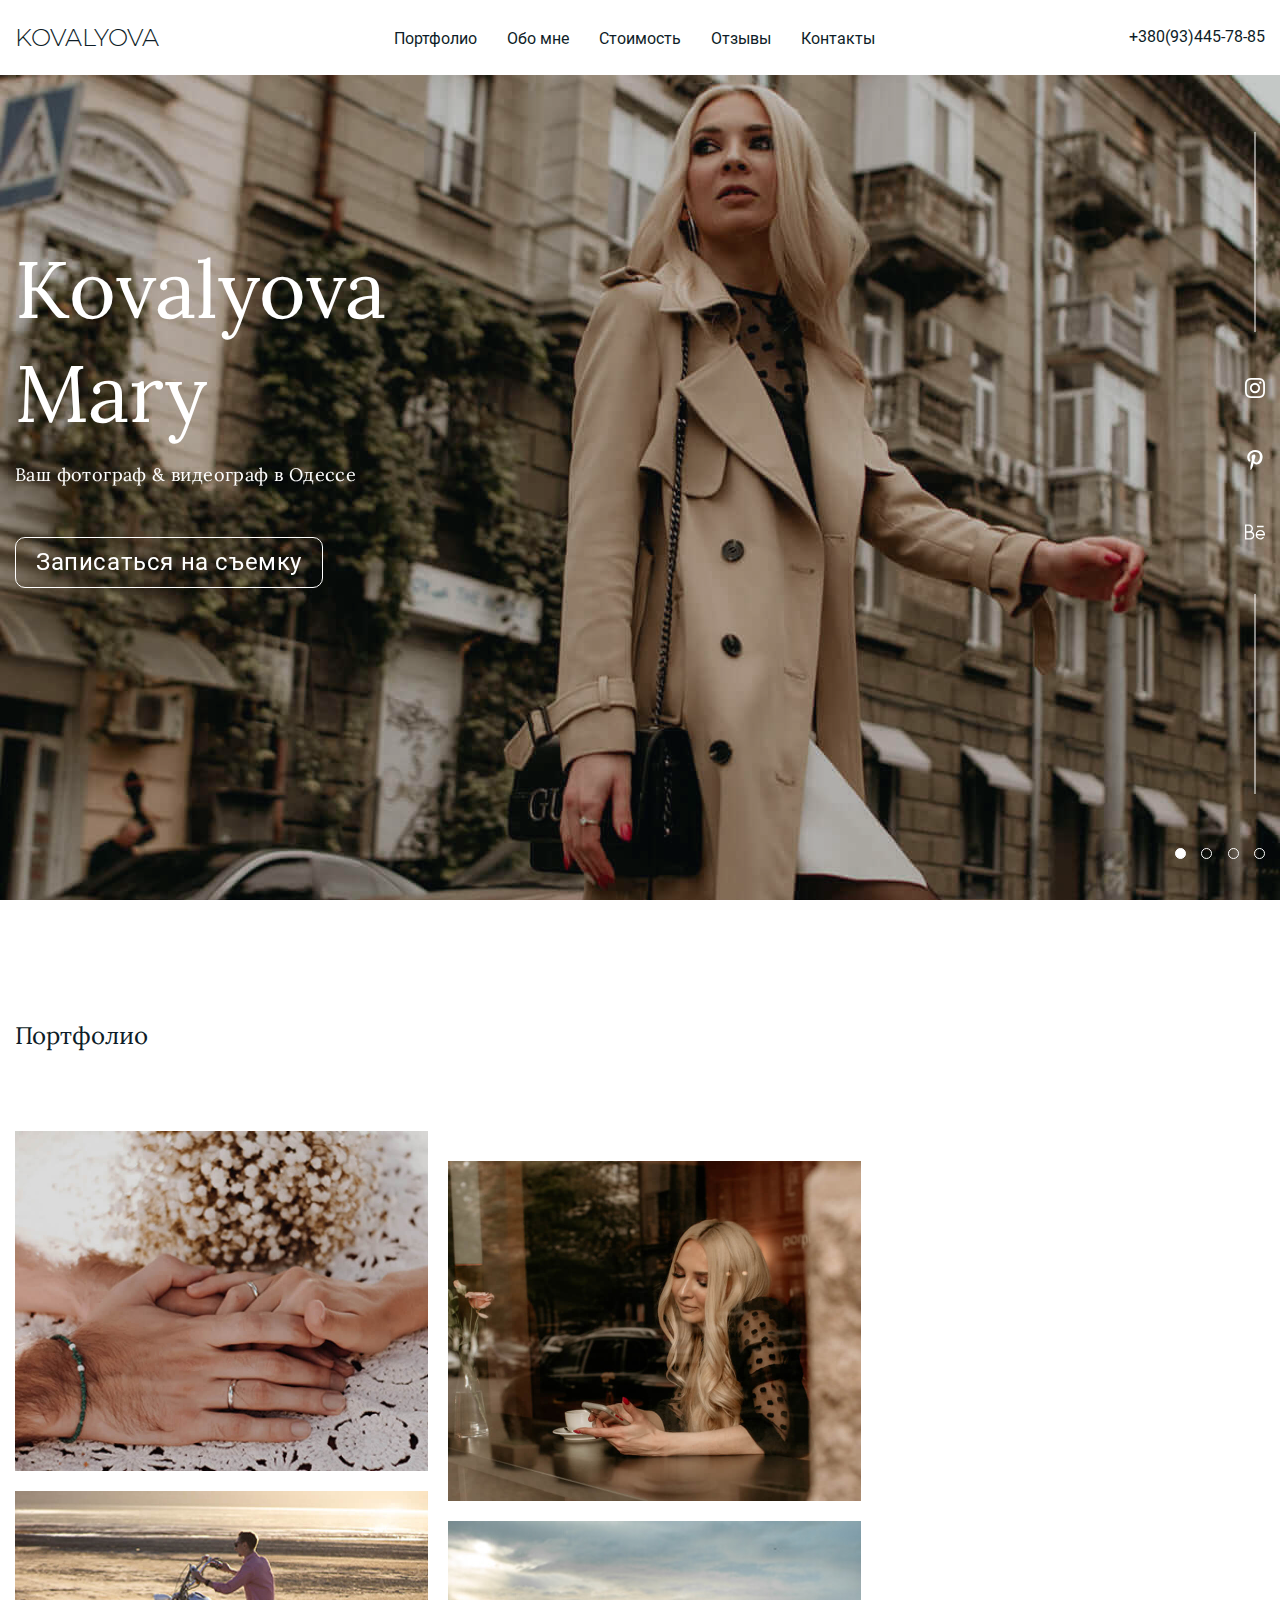
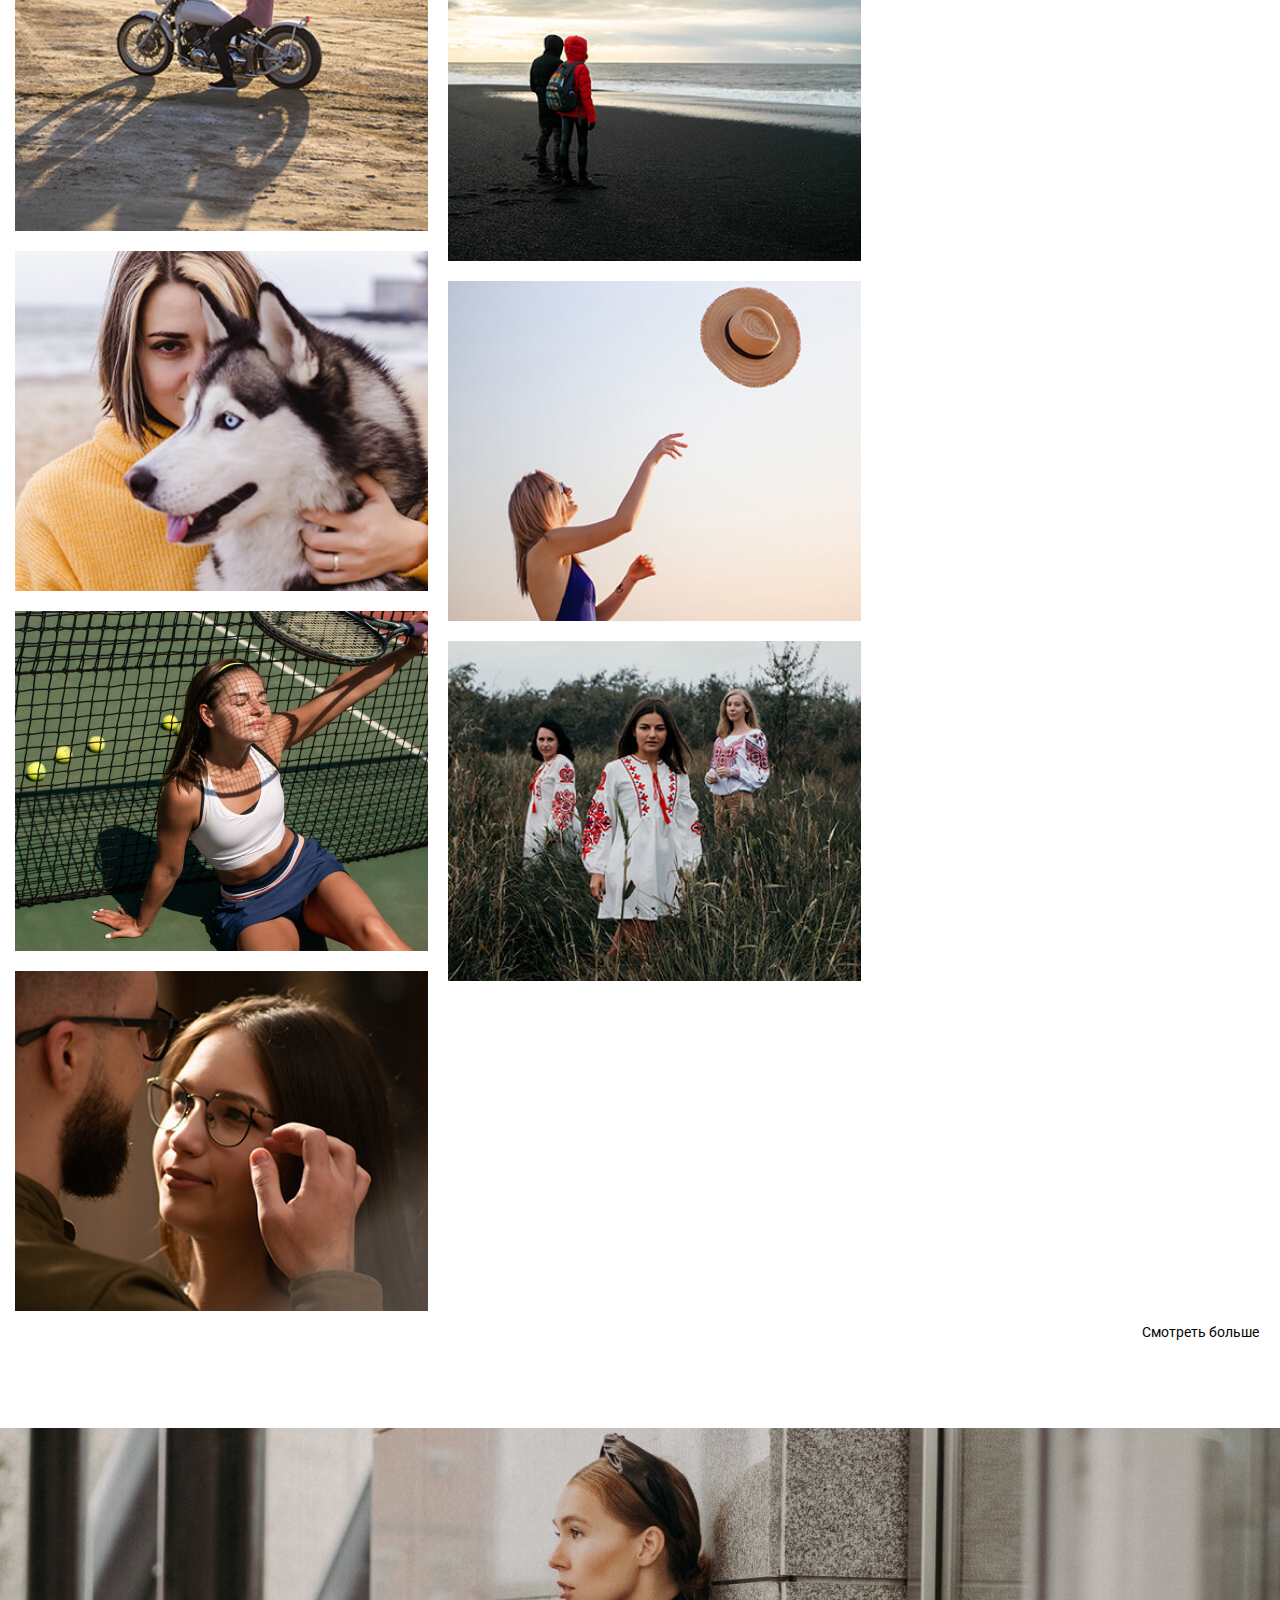
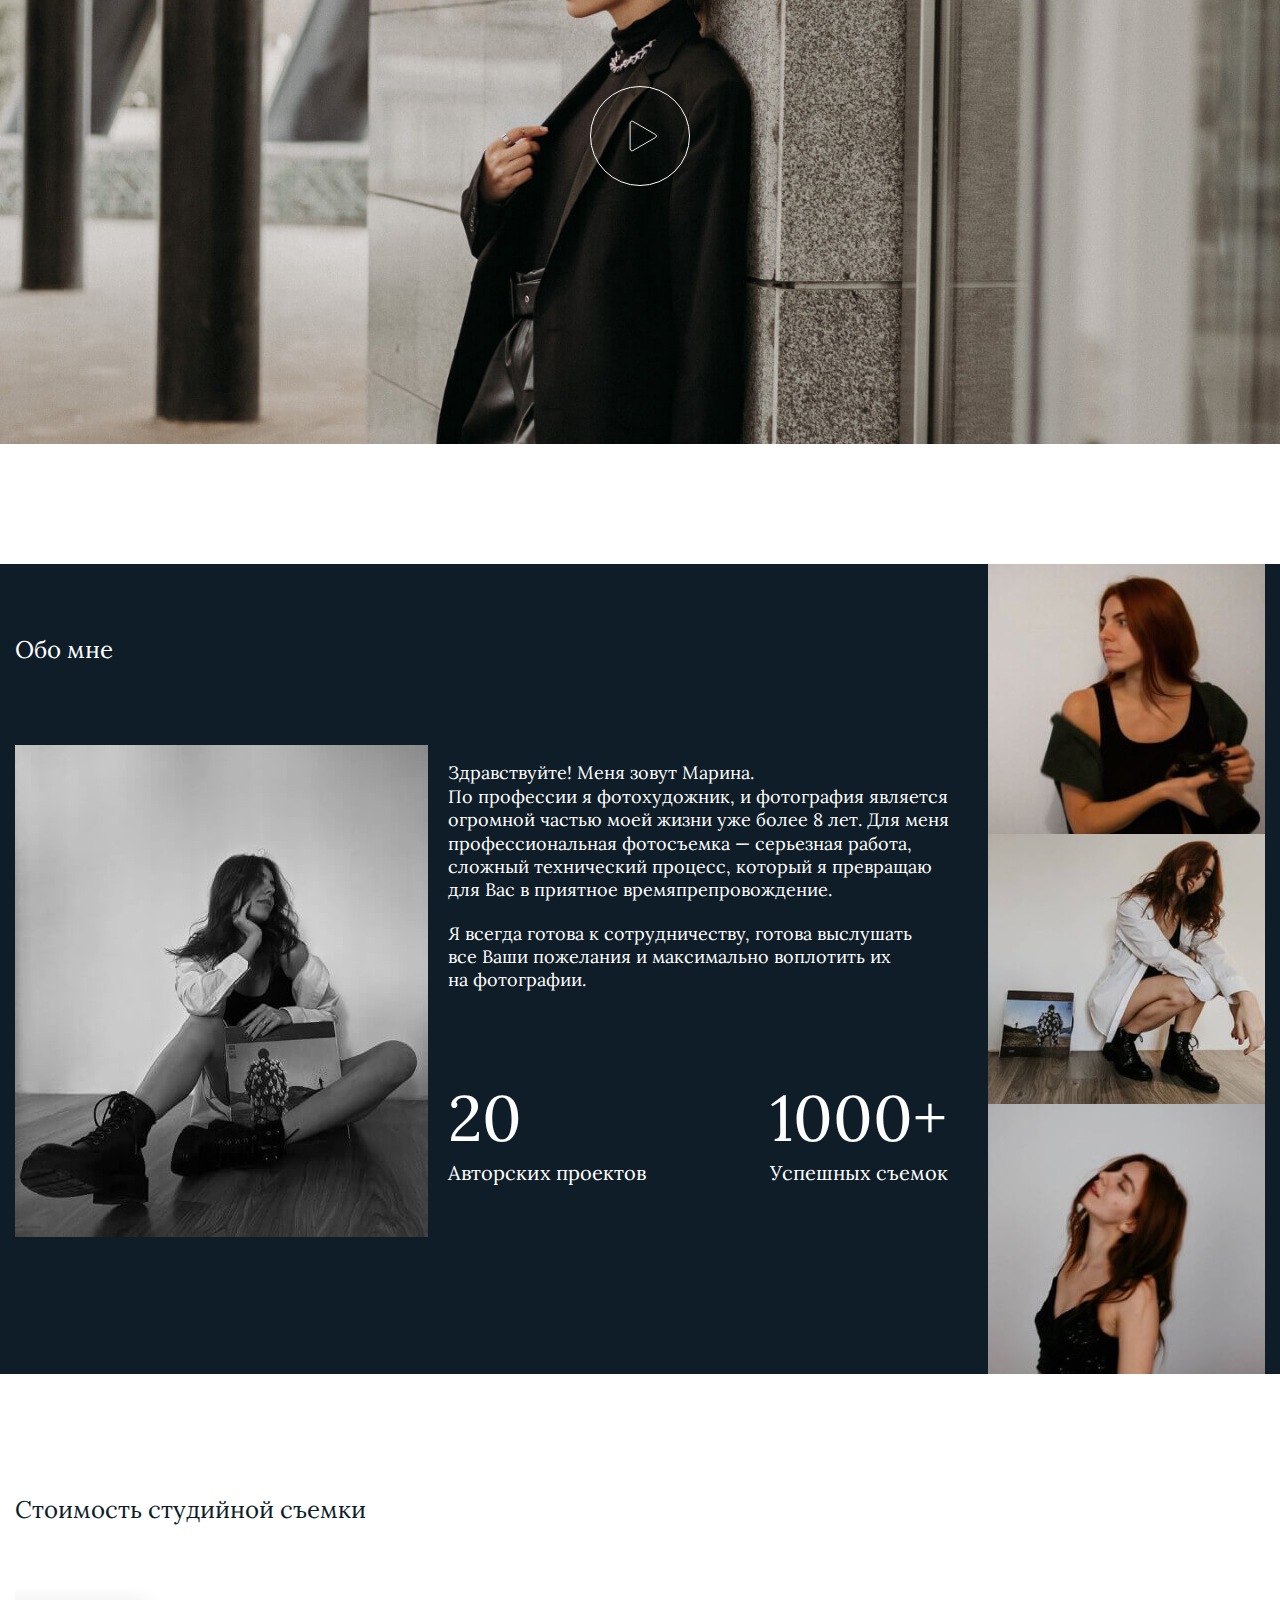
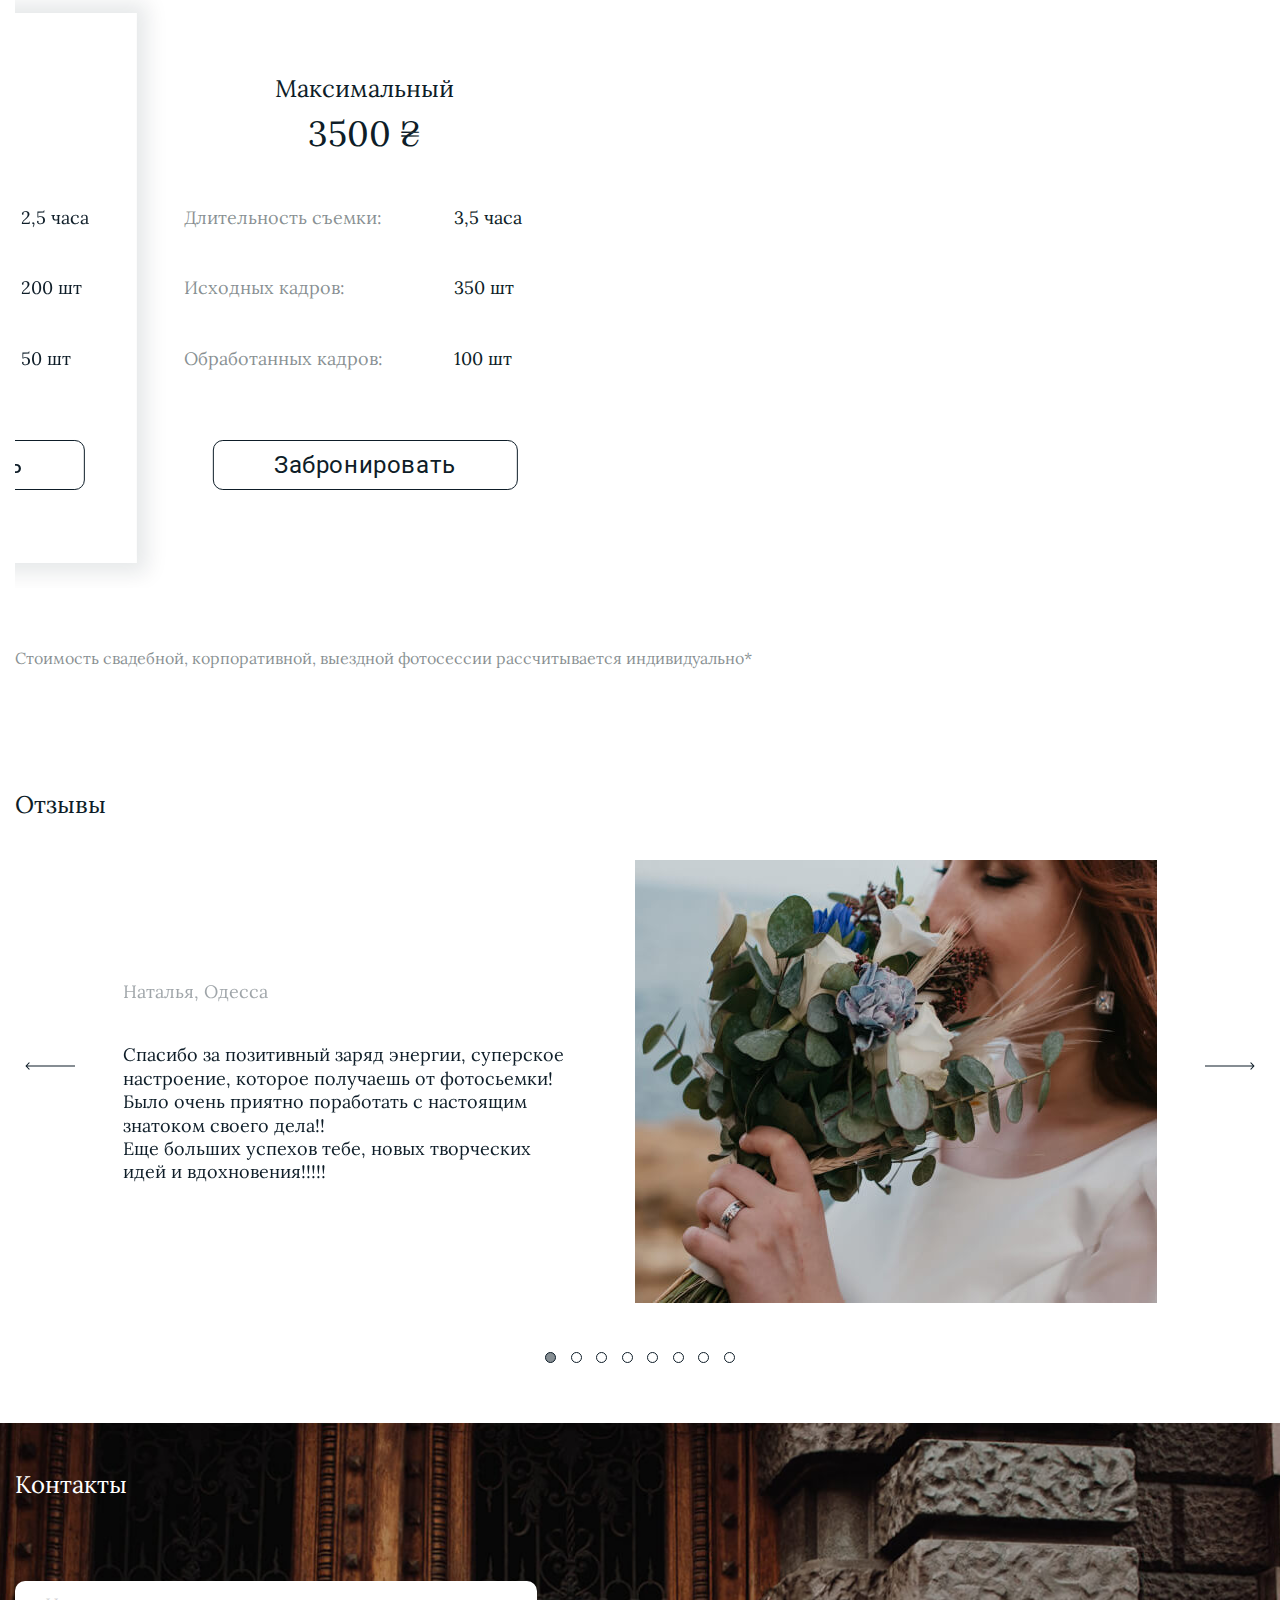
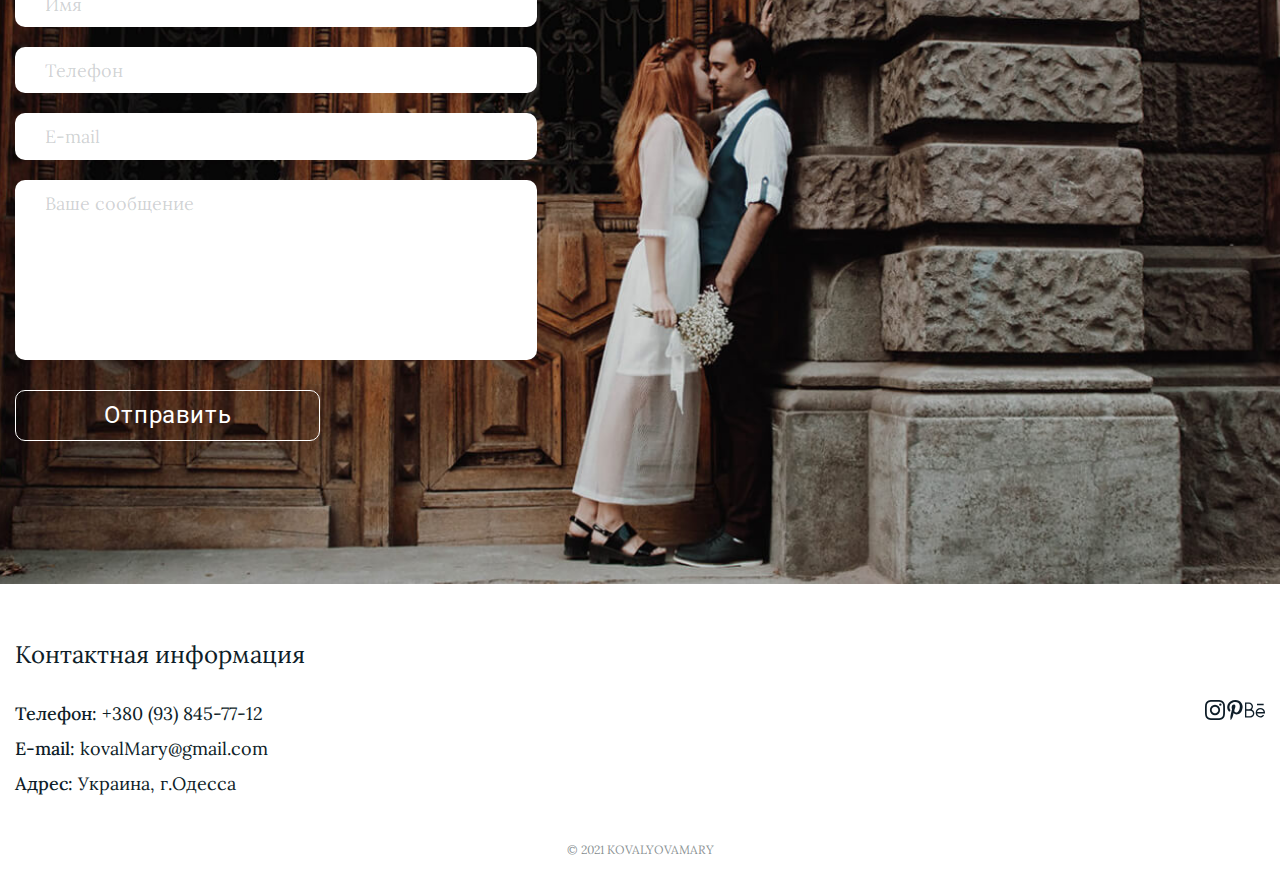
==== index.html @ 18862abe "compress images" ====
<!DOCTYPE html>
<html lang="ru">
<head>
	<meta charset="UTF-8">
	<meta http-equiv="X-UA-Compatible" content="IE=edge">
	<meta name="viewport" content="width=device-width, initial-scale=1.0">
	<title>Kovalyova</title>
	<link rel="stylesheet" href="css/style.min.css">
</head>

<body>
	<div class="wrapper">
		<header class="header fixed">
	<div class="container">
		<div class="header__content">

			<a class="header__logo goto hover" data-goto=".hero" href="#" tabindex="1">
				kovalyova
			</a>

			<div class="header__menu menu">
				<button class="menu__burger burger" type="button" tabindex="2">
					<span></span>
					<span></span>
					<span></span>
				</button>

				<nav class="menu__body fixed">
					<span class="sr-only">Блок навигации</span>

					<ul class="menu__list">
						<li class="menu__item">
							<a class="menu__link hover goto" data-goto=".portfolio" href="#" tabindex="3">Портфолио</a>
						</li>

						<li class="menu__item">
							<a class="menu__link hover goto" data-goto=".about" href="#" tabindex="4">Обо мне</a>
						</li>

						<li class="menu__item">
							<a class="menu__link hover goto" data-goto=".gallery" href="#" tabindex="5">Стоимость</a>
						</li>

						<li class="menu__item">
							<a class="menu__link hover goto" data-goto=".reviews" href="#" tabindex="6">Отзывы</a>
						</li>

						<li class="menu__item">
							<a class="menu__link hover goto" data-goto=".contacts" href="#" tabindex="7">Контакты</a>
						</li>
					</ul>
				</nav>
			</div>

			<a class="menu__phone hover dynamic-adaptive" data-da=".menu__body,992,last" href="tel:+380934457885"
				tabindex="8">
				+380(93)445-78-85
			</a>
		</div>
	</div>
</header>
		<main class="page">
			<section class="hero" id="hero">
	<div class="swiper-container">
		<div class="hero__swiper swiper-hero">
			<ul class="swiper-hero__wrapper">
				<li class="swiper-hero__slide hero-slide hero-slide--1"></li>

				<li class="swiper-hero__slide hero-slide hero-slide--2"></li>

				<li class="swiper-hero__slide hero-slide hero-slide--3"></li>

				<li class="swiper-hero__slide hero-slide hero-slide--4"></li>
			</ul>
		</div>
	</div>

	<div class="container hero__content">
		<div class="hero__inner">
			<div class="hero__announcement">
				<h1 class="sr-only">
					Kovalyova Mary.
					Ваш фотограф & видеограф в Одессе
				</h1>
				<span class="hero__owner">Kovalyova Mary</span>
				<span class="hero__title">Ваш фотограф & видеограф в Одессе</span>
				<button class="hero__button btn btn--white" type="button">
					Записаться на съемку
				</button>
			</div>

			<div class="hero__media">
				<ul class="social-media__list social-media">
					<li class="social-media__item">
						<a class="social-media__link" href="#" target="blank" aria-label="Моя страница в instagram">
							<svg class="social-media__icon">
								<use xlink:href="img/sprite.svg#instagram"></use>
							</svg>
						</a>
					</li>

					<li class="social-media__item">
						<a class="social-media__link" href="#" target="blank" aria-label="Моя страница на pinterest">
							<svg class="social-media__icon">
								<use xlink:href="img/sprite.svg#pinterest"></use>
							</svg>
						</a>
					</li>

					<li class="social-media__item">
						<a class="social-media__link" href="#" target="blank" aria-label="Моя страница на behance">
							<svg class="social-media__icon">
								<use xlink:href="img/sprite.svg#behance"></use>
							</svg>
						</a>
					</li>
				</ul>
			</div>

			<div class="swiper-hero__pagination"></div>
		</div>
	</div>

</section>
			<section class="portfolio">
	<div class="container">
		<h2 class="portfolio__title title">
			Портфолио
		</h2>

		<div class="portfolio__wrapper">
			<div class="portfolio__content">
				<ul class="portfolio__list">
					<li class="portfolio__item">
						<a class="portfolio__link" href="#">
							<img class="portfolio__img" src="../img/portfolio/portfolio_1.jpg" alt="Фото галлереи">
						</a>
						<div class="portfolio-item__hover hover-unit">
							<span class="hover-unit__title">Свадебная церемония</span>
							<span class="hover-unit__button">Смотреть</span>
						</div>
					</li>

					<li class="portfolio__item portfolio__item--shift">
						<a class="portfolio__link" href="#">
							<img class="portfolio__img" src="../img/portfolio/portfolio_2.jpg" alt="Фото галлереи">
						</a>
						<div class="portfolio-item__hover hover-unit">
							<span class="hover-unit__title">За чашкой кофе</span>
							<span class="hover-unit__button">Смотреть</span>
						</div>
					</li>

					<li class="portfolio__item">
						<a class="portfolio__link" href="#">
							<img class="portfolio__img" src="../img/portfolio/portfolio_3.jpg" alt="Фото галлереи">
						</a>
						<div class="portfolio-item__hover hover-unit">
							<span class="hover-unit__title">Выездная<span>мото съемка</span></span>
							<span class="hover-unit__button">Смотреть</span>
						</div>
					</li>

					<li class="portfolio__item">
						<a class="portfolio__link" href="#">
							<img class="portfolio__img" src="../img/portfolio/portfolio_4.jpg" alt="Фото галлереи">
						</a>
						<div class="portfolio-item__hover hover-unit">
							<span class="hover-unit__title">Прогулка у океана</span>
							<span class="hover-unit__button">Смотреть</span>
						</div>
					</li>

					<li class="portfolio__item">
						<a class="portfolio__link" href="#">
							<img class="portfolio__img" src="../img/portfolio/portfolio_5.jpg" alt="Фото галлереи">
						</a>
						<div class="portfolio-item__hover hover-unit">
							<span class="hover-unit__title">Фото с собакой</span>
							<span class="hover-unit__button">Смотреть</span>
						</div>
					</li>

					<li class="portfolio__item">
						<a class="portfolio__link" href="#">
							<img class="portfolio__img" src="../img/portfolio/portfolio_6.jpg" alt="Фото галлереи">
						</a>
						<div class="portfolio-item__hover hover-unit">
							<span class="hover-unit__title">Празднование <span>Дня Рождения</span></span>
							<span class="hover-unit__button">Смотреть</span>
						</div>
					</li>

					<li class="portfolio__item">
						<a class="portfolio__link" href="#">
							<img class="portfolio__img" src="../img/portfolio/portfolio_7.jpg" alt="Фото галлереи">
						</a>
						<div class="portfolio-item__hover hover-unit">
							<span class="hover-unit__title">Спортивная фотосессия</span>
							<span class="hover-unit__button">Смотреть</span>
						</div>
					</li>

					<li class="portfolio__item">
						<a class="portfolio__link" href="#">
							<img class="portfolio__img" src="../img/portfolio/portfolio_8.jpg" alt="Фото галлереи">
						</a>
						<div class="portfolio-item__hover hover-unit">
							<span class="hover-unit__title">Украинская вышиванка</span>
							<span class="hover-unit__button">Смотреть</span>
						</div>
					</li>

					<li class="portfolio__item">
						<a class="portfolio__link" href="#">
							<img class="portfolio__img" src="../img/portfolio/portfolio_9.jpg" alt="Фото галлереи">
						</a>
						<div class="portfolio-item__hover hover-unit">
							<span class="hover-unit__title">Love Story<span>для Евы и Дмитрия</span></span>
							<span class="hover-unit__button">Смотреть</span>
						</div>
					</li>
				</ul>
			</div>

			<button class="portfolio__button hover active" type="button">
				Смотреть больше
			</button>
		</div>
	</div>
</section>
			<div class="video-blog" style="background-image: url(../img/bg/bg-video.jpg);">
	<!-- <div class="video-blog"> -->
	<!-- <img class="video-blog__picture" src="../img/bg/bg-video.jpg" alt="Видео блог"> -->
	<h2 class="video-blog__title sr-only">
		Видео блог
	</h2>
	<a class="video-blog__play" href="#">
		<svg class="video-blog__icon">
			<use xlink:href="../img/sprite.svg#play"></use>
		</svg>
	</a>
</div>
			<section class="about">
	<div class="about__container container">
		<div class="about__wrapper">

			<div class="about__inner">
				<h2 class="about__title title">
					Обо мне
				</h2>

				<div class="about__content content-about">
					<div class="content-about__image">
						<img class="content-about__img" src="../img/about/kovalyova-mary-main.jpg"
							alt="Photographer owner Kovalyova Mary">
					</div>
					<div class="content-about__description">
						<div class="content-about__text">
							<span class="content-about__paragraph content-about__paragraph--greeting">
								Здравствуйте! Меня зовут Марина.
							</span>

							<span class="content-about__paragraph content-about__paragraph--first">
								По&nbsp;профессии я&nbsp;фотохудожник, и&nbsp;фотография является огромной частью моей жизни уже более
								8&nbsp;лет.
							</span>

							<span class="content-about__paragraph content-about__paragraph--second">
								Для меня профессиональная фотосъемка&nbsp;&mdash; серьезная работа, сложный технический
								процесс, который я&nbsp;превращаю для Вас в&nbsp;приятное времяпрепровождение.
							</span>

							<span class="content-about__paragraph content-about__paragraph--third">
								Я&nbsp;всегда готова к&nbsp;сотрудничеству, готова выслушать
								все Ваши пожелания и&nbsp;максимально воплотить их
								на&nbsp;фотографии.
							</span>
						</div>

						<ul class="content-about__advantages advantage">
							<li class="advantage__item">
								<span class="advantage__value">
									20
								</span>
								<span class="advantage__option">
									Авторских проектов
								</span>
							</li>

							<li class="advantage__item">
								<span class="advantage__value">
									1000+
								</span>
								<span class="advantage__option">
									Успешных съемок
								</span>
							</li>
						</ul>
					</div>
				</div>
			</div>

			<ul class="about__gallery gallery-about">
				<li class="gallery-about__item">
					<img class="gallery-about__img" src="../img/about/kovalyova-mary-1.jpg" alt="Ковалёва Мария с фотоаппаратом">
				</li>

				<li class="gallery-about__item">
					<img class="gallery-about__img" src="../img/about/kovalyova-mary-2.jpg" alt="Ковалёва Мария с фотоаппаратом">
				</li>

				<li class="gallery-about__item">
					<img class="gallery-about__img" src="../img/about/kovalyova-mary-3.jpg" alt="Ковалёва Мария с фотоаппаратом">
				</li>
			</ul>
		</div>
	</div>
</section>
			<section class="services">
	<div class="container">
		<h2 class="services__title title">
			Стоимость студийной съемки
		</h2>

		<div class="services__content">
			<div class="services__slider slider-services">
				<ul class="slider-services__wrapper">
					<li class="slider-services__slide">
						<div class="service-cart">
	<span class="service-cart__title">
		Базовый
	</span>
	<span class="service-cart__price">
		2000 ₴
	</span>

	<ul class="service-cart__list">
		<li class="service-cart__item cart-item">
			<span class="cart-item__name">
				Длительность съемки:
			</span>
			<span class="cart-item__value">
				1,5 часа
			</span>
		</li>

		<li class="service-cart__item cart-item">
			<span class="cart-item__name">
				Исходных кадров:
			</span>
			<span class="cart-item__value">
				100 шт
			</span>
		</li>

		<li class="service-cart__item cart-item">
			<span class="cart-item__name">
				Обработанных кадров:
			</span>
			<span class="cart-item__value">
				20 шт
			</span>
		</li>
	</ul>

	<button class="service-cart__button btn btn--white" type="button">
		Забронировать
	</button>
</div>
					</li>

					<li class="slider-services__slide">
						<div class="service-cart">
	<span class="service-cart__title">
		Стандартный
	</span>
	<span class="service-cart__price">
		2800 ₴
	</span>

	<ul class="service-cart__list">
		<li class="service-cart__item cart-item">
			<span class="cart-item__name">
				Длительность съемки:
			</span>
			<span class="cart-item__value">
				2,5 часа
			</span>
		</li>

		<li class="service-cart__item cart-item">
			<span class="cart-item__name">
				Исходных кадров:
			</span>
			<span class="cart-item__value">
				200 шт
			</span>
		</li>

		<li class="service-cart__item cart-item">
			<span class="cart-item__name">
				Обработанных кадров:
			</span>
			<span class="cart-item__value">
				50 шт
			</span>
		</li>
	</ul>

	<button class="service-cart__button btn btn--white" type="button">
		Забронировать
	</button>
</div>
					</li>

					<li class="slider-services__slide">
						<div class="service-cart">
	<span class="service-cart__title">
		Максимальный
	</span>
	<span class="service-cart__price">
		3500 ₴
	</span>

	<ul class="service-cart__list">
		<li class="service-cart__item cart-item">
			<span class="cart-item__name">
				Длительность съемки:
			</span>
			<span class="cart-item__value">
				3,5 часа
			</span>
		</li>

		<li class="service-cart__item cart-item">
			<span class="cart-item__name">
				Исходных кадров:
			</span>
			<span class="cart-item__value">
				350 шт
			</span>
		</li>

		<li class="service-cart__item cart-item">
			<span class="cart-item__name">
				Обработанных кадров:
			</span>
			<span class="cart-item__value">
				100 шт
			</span>
		</li>
	</ul>

	<button class="service-cart__button btn btn--white" type="button">
		Забронировать
	</button>
</div>
					</li>
				</ul>
			</div>
		</div>

		<div class="services__bottom">
			<p>
				Стоимость свадебной, корпоративной, выездной фотосессии рассчитывается индивидуально*
			</p>
		</div>
	</div>
</section>
			<section class="reviews">
	<div class="reviews__container container">
		<h2 class="reviews__title title">
			Отзывы
		</h2>

		<div class="reviews__content">
			<button class="swiper-review__arrow swiper-review__arrow--prev" type="button">
				<svg class="swiper-review__icon">
					<use xlink:href="img/sprite.svg#arrow-left"></use>
				</svg>
			</button>
			<button class="swiper-review__arrow swiper-review__arrow--next" type="button">
				<svg class="swiper-review__icon">
					<use xlink:href="img/sprite.svg#arrow-right"></use>
				</svg>
			</button>

			<div class="reviews__slider swiper-review">
				<ul class="swiper-review__wrapper">
					<li class="swiper-review__slide slide-review">
						<div class="slide-review__content">
							<span class="slide-review__author slide-review__author--first">
								Наталья, Одесса
							</span>
							<div class="slide-review__text">
								<p>
									Спасибо за&nbsp;позитивный заряд энергии, суперское настроение, которое получаешь от&nbsp;фотосьемки!
									Было очень приятно поработать
									с&nbsp;настоящим знатоком своего дела!!
								</p>
								<p>
									Еще больших успехов тебе, новых творческих идей и&nbsp;вдохновения!!!!!
								</p>
							</div>
							<span class="slide-review__author slide-review__author--last">
								Наталья, Одесса
							</span>
						</div>
						<div class="slide-review__picture">
							<img class="slide-review__img" loading="lazy" src="../img/reviews/natalia_odessa.jpg" alt="customer">
						</div>
					</li>

					<li class="swiper-review__slide slide-review">
						<div class="slide-review__content">
							<span class="slide-review__author slide-review__author--first">
								Наталья, Одесса
							</span>
							<div class="slide-review__text">
								<p>
									Спасибо за&nbsp;позитивный заряд энергии, суперское настроение, которое получаешь от&nbsp;фотосьемки!
									Было очень приятно поработать
									с&nbsp;настоящим знатоком своего дела!!
								</p>
								<p>
									Еще больших успехов тебе, новых творческих идей и&nbsp;вдохновения!!!!!
								</p>
							</div>
							<span class="slide-review__author slide-review__author--last">
								Наталья, Одесса
							</span>
						</div>
						<div class="slide-review__picture">
							<img class="slide-review__img" loading="lazy" src="../img/reviews/natalia_odessa.jpg" alt="customer">
						</div>
					</li>

					<li class="swiper-review__slide slide-review">
						<div class="slide-review__content">
							<span class="slide-review__author slide-review__author--first">
								Наталья, Одесса
							</span>
							<div class="slide-review__text">
								<p>
									Спасибо за&nbsp;позитивный заряд энергии, суперское настроение, которое получаешь от&nbsp;фотосьемки!
									Было очень приятно поработать
									с&nbsp;настоящим знатоком своего дела!!
								</p>
								<p>
									Еще больших успехов тебе, новых творческих идей и&nbsp;вдохновения!!!!!
								</p>
							</div>
							<span class="slide-review__author slide-review__author--last">
								Наталья, Одесса
							</span>
						</div>
						<div class="slide-review__picture">
							<img class="slide-review__img" loading="lazy" src="../img/bg/bg-phone.jpg" alt="customer">
						</div>
					</li>

					<li class="swiper-review__slide slide-review">
						<div class="slide-review__content">
							<span class="slide-review__author slide-review__author--first">
								Наталья, Одесса
							</span>
							<div class="slide-review__text">
								<p>
									Спасибо за&nbsp;позитивный заряд энергии, суперское настроение, которое получаешь от&nbsp;фотосьемки!
									Было очень приятно поработать
									с&nbsp;настоящим знатоком своего дела!!
								</p>
								<p>
									Еще больших успехов тебе, новых творческих идей и&nbsp;вдохновения!!!!!
								</p>
							</div>
							<span class="slide-review__author slide-review__author--last">
								Наталья, Одесса
							</span>
						</div>
						<div class="slide-review__picture">
							<img class="slide-review__img" loading="lazy" src="../img/bg/bg-main.jpg" alt="customer">
						</div>
					</li>

					<li class="swiper-review__slide slide-review">
						<div class="slide-review__content">
							<span class="slide-review__author slide-review__author--first">
								Наталья, Одесса
							</span>
							<div class="slide-review__text">
								<p>
									Спасибо за&nbsp;позитивный заряд энергии, суперское настроение, которое получаешь от&nbsp;фотосьемки!
									Было очень приятно поработать
									с&nbsp;настоящим знатоком своего дела!!
								</p>
								<p>
									Еще больших успехов тебе, новых творческих идей и&nbsp;вдохновения!!!!!
								</p>
							</div>
							<span class="slide-review__author slide-review__author--last">
								Наталья, Одесса
							</span>
						</div>
						<div class="slide-review__picture">
							<img class="slide-review__img" loading="lazy" src="../img/reviews/natalia_odessa.jpg" alt="customer">
						</div>
					</li>

					<li class="swiper-review__slide slide-review">
						<div class="slide-review__content">
							<span class="slide-review__author slide-review__author--first">
								Наталья, Одесса
							</span>
							<div class="slide-review__text">
								<p>
									Спасибо за&nbsp;позитивный заряд энергии, суперское настроение, которое получаешь от&nbsp;фотосьемки!
									Было очень приятно поработать
									с&nbsp;настоящим знатоком своего дела!!
								</p>
								<p>
									Еще больших успехов тебе, новых творческих идей и&nbsp;вдохновения!!!!!
								</p>
							</div>
							<span class="slide-review__author slide-review__author--last">
								Наталья, Одесса
							</span>
						</div>
						<div class="slide-review__picture">
							<img class="slide-review__img" loading="lazy" src="../img/bg/bg-phone.jpg" alt="customer">
						</div>
					</li>

					<li class="swiper-review__slide slide-review">
						<div class="slide-review__content">
							<span class="slide-review__author slide-review__author--first">
								Наталья, Одесса
							</span>
							<div class="slide-review__text">
								<p>
									Спасибо за&nbsp;позитивный заряд энергии, суперское настроение, которое получаешь от&nbsp;фотосьемки!
									Было очень приятно поработать
									с&nbsp;настоящим знатоком своего дела!!
								</p>
								<p>
									Еще больших успехов тебе, новых творческих идей и&nbsp;вдохновения!!!!!
								</p>
							</div>
							<span class="slide-review__author slide-review__author--last">
								Наталья, Одесса
							</span>
						</div>
						<div class="slide-review__picture">
							<img class="slide-review__img" loading="lazy" src="../img/reviews/natalia_odessa.jpg" alt="customer">
						</div>
					</li>

					<li class="swiper-review__slide slide-review">
						<div class="slide-review__content">
							<span class="slide-review__author slide-review__author--first">
								Наталья, Одесса
							</span>
							<div class="slide-review__text">
								<p>
									Спасибо за&nbsp;позитивный заряд энергии, суперское настроение, которое получаешь от&nbsp;фотосьемки!
									Было очень приятно поработать
									с&nbsp;настоящим знатоком своего дела!!
								</p>
								<p>
									Еще больших успехов тебе, новых творческих идей и&nbsp;вдохновения!!!!!
								</p>
							</div>
							<span class="slide-review__author slide-review__author--last">
								Наталья, Одесса
							</span>
						</div>
						<div class="slide-review__picture">
							<img class="slide-review__img" loading="lazy" src="../img/bg/bg-phone.jpg" alt="customer">
						</div>
					</li>
				</ul>

				<div class="swiper-review__pagination"></div>
			</div>
		</div>
	</div>
</section>
			<section class="contacts" style="background-image: url(../img/bg/bg-contacts.jpg);">
	<div class="container">
		<h2 class="contacts__title title">
			Контакты
		</h2>
		<div class="contacts__content">
			<form class="contacts__form form" action="#">
				<label class="form__label label">
					<input class="form__input form__input--name" type="text" name="name" data-validate-field="name"
						autocomplete="off" placeholder="Имя" required>
				</label>

				<label class="form__label label">
					<input class="form__input form__input--phone" type="tel" name="tel" data-validate-field="tel"
						autocomplete="off" placeholder="Телефон" required>
				</label>

				<label class="form__label label">
					<input class="form__input form__input--email" type="email" name="email" data-validate-field="email"
						autocomplete="off" placeholder="E-mail" required>
				</label>

				<label class="form__label label">
					<textarea class="form__input form__input--text" placeholder="Ваше сообщение"></textarea>
				</label>

				<button class="form__button btn btn--white" type="submit">
					Отправить
				</button>
			</form>
		</div>
	</div>
</section>
		</main>
		<footer class="footer" id="footer">
	<div class="container">
		<h2 class="footer__title title">
			Контактная информация
		</h2>

		<div class="footer__content">
			<ul class="footer__contacts contacts-footer">
				<li class="contacts-footer__item contacts-footer__item--phone">
					<span class="contacts-footer__name">
						Телефон:
					</span>
					<a class="contacts-footer__value hover" href="tel:+380938457712">
						+380 (93) 845-77-12
					</a>
				</li>

				<li class="contacts-footer__item contacts-footer__item--maile">
					<span class="contacts-footer__name">
						E-mail:
					</span>
					<a class="contacts-footer__value hover" href="mailto:kovalMary@gmail.com">
						kovalMary@gmail.com
					</a>
				</li>

				<li class="contacts-footer__item contacts-footer__item--address">
					<span class="contacts-footer__name">
						Адрес:
					</span>
					<address class="contacts-footer__value">
						Украина, г.Одесса
					</address>
				</li>
			</ul>

			<ul class="footer__media-list social-media">
				<li class="social-media__item">
					<a class="social-media__link" href="#" target="blank" aria-label="Моя страница в instagram">
						<svg class="social-media__icon">
							<use xlink:href="img/sprite.svg#instagram"></use>
						</svg>
					</a>
				</li>

				<li class="social-media__item">
					<a class="social-media__link" href="#" target="blank" aria-label="Моя страница на pinterest">
						<svg class="social-media__icon">
							<use xlink:href="img/sprite.svg#pinterest"></use>
						</svg>
					</a>
				</li>

				<li class="social-media__item">
					<a class="social-media__link" href="#" target="blank" aria-label="Моя страница на behance">
						<svg class="social-media__icon">
							<use xlink:href="img/sprite.svg#behance"></use>
						</svg>
					</a>
				</li>
			</ul>
		</div>

		<span class="footer__copy">
			&copy; 2021 KovalyovaMary
		</span>
	</div>
</footer>
	</div>

	

	<script src="js/app.min.js"></script>
</body>

</html>
---- css/style.min.css ----
@font-face {
  font-family: Lora;
  font-display: swap;
  src: url("../fonts/Lora-Medium.woff2") format("woff2"), url("../fonts/Lora-Medium.woff") format("woff");
  font-weight: 500;
  font-style: normal;
}
@font-face {
  font-family: Lora;
  font-display: swap;
  src: url("../fonts/Lora-Regular.woff2") format("woff2"), url("../fonts/Lora-Regular.woff") format("woff");
  font-weight: 400;
  font-style: normal;
}
@font-face {
  font-family: Montserrat;
  font-display: swap;
  src: url("../fonts/Montserrat-Light.woff2") format("woff2"), url("../fonts/Montserrat-Light.woff") format("woff");
  font-weight: 300;
  font-style: normal;
}
@font-face {
  font-family: Montserrat;
  font-display: swap;
  src: url("../fonts/Montserrat-Medium.woff2") format("woff2"), url("../fonts/Montserrat-Medium.woff") format("woff");
  font-weight: 500;
  font-style: normal;
}
@font-face {
  font-family: Roboto;
  font-display: swap;
  src: url("../fonts/Roboto-Light.woff2") format("woff2"), url("../fonts/Roboto-Light.woff") format("woff");
  font-weight: 300;
  font-style: normal;
}
@font-face {
  font-family: Roboto;
  font-display: swap;
  src: url("../fonts/Roboto-Regular.woff2") format("woff2"), url("../fonts/Roboto-Regular.woff") format("woff");
  font-weight: 400;
  font-style: normal;
}
@font-face {
  font-family: Roboto;
  font-display: swap;
  src: url("../fonts/Roboto-Medium.woff2") format("woff2"), url("../fonts/Roboto-Medium.woff") format("woff");
  font-weight: 500;
  font-style: normal;
}
html {
  box-sizing: border-box;
}

*,
*::after,
*::before {
  box-sizing: inherit;
}

ul,
ol {
  padding: 0;
}

body,
h1,
h2,
h3,
h4,
h5,
h6,
p,
ul,
ol,
li,
figure,
figcaption,
blockquote,
dl,
dd {
  margin: 0;
}

h1,
h2,
h3,
h4,
h5,
h6 {
  font-weight: inherit;
  font-size: inherit;
}

ul {
  list-style: none;
}

img {
  max-width: 100%;
  display: inline-block;
  vertical-align: middle;
}

input,
button,
textarea,
select {
  font: inherit;
  cursor: pointer;
}

a {
  text-decoration: none;
  color: inherit;
}

button {
  border: none;
  background-color: transparent;
  cursor: pointer;
}

.sr-only {
  position: absolute;
  width: 1px;
  height: 1px;
  padding: 0;
  margin: -1px;
  overflow: hidden;
  clip: rect(0, 0, 0, 0);
  white-space: nowrap;
  border: 0;
}

html,
body {
  min-height: 100%;
  font-size: 18px;
}

body {
  font-family: "Lora", sans-serif;
  font-weight: 400;
  line-height: 1.3;
  background-color: #fff;
  color: #0e1d28;
}

.lock {
  position: relative;
  overflow: hidden;
  width: 100%;
  height: 100%;
  z-index: 22;
  background-color: rgba(14, 29, 40, 0.8);
}
.lock::before {
  content: "";
  position: absolute;
  z-index: 22;
  top: 0;
  left: 0;
  width: 100%;
  height: 100%;
  background-color: rgba(14, 29, 40, 0.8);
}

.wrapper {
  width: 100%;
  min-height: 100%;
  overflow: hidden;
  display: flex;
  flex-direction: column;
}

.page {
  flex: 1 1 auto;
}

.container {
  max-width: 1310px;
  padding: 0 15px;
  margin: 0 auto;
}

.burger {
  display: none;
  background-color: transparent;
  border: none;
}
@media only screen and (max-width: 991.98px) {
  .burger {
    display: block;
    position: relative;
    top: 0;
    right: 0;
    width: 30px;
    height: 18px;
    cursor: pointer;
    z-index: 5;
  }
  .burger span {
    transition: all 0.3s ease 0s;
    top: calc(50% - 1px);
    left: 0px;
    position: absolute;
    width: 100%;
    height: 1px;
    background-color: #000;
  }
  .burger span:first-child {
    top: 0px;
  }
  .burger span:last-child {
    top: auto;
    bottom: 0px;
  }
  .burger._active span {
    transform: scale(0);
  }
  .burger._active span:first-child {
    transform: rotate(-45deg);
    top: calc(50% - 1px);
  }
  .burger._active span:last-child {
    transform: rotate(45deg);
    bottom: calc(50% - 1px);
  }
}
@media only screen and (max-width: 479.98px) {
  .burger {
    top: -4px;
    right: 7px;
  }
}

.hover {
  outline: transparent;
  border-top: 1px solid transparent;
  border-bottom: 1px solid transparent;
  transition: all 0.4s ease-in;
}
@media only screen and (min-width: 991.98px) {
  .hover:focus {
    border-bottom: 1px solid rgba(14, 29, 40, 0.5);
  }
  .hover:hover {
    border-bottom: 1px solid #0e1d28;
  }
  .hover:active {
    border-bottom: 1px solid #000;
  }
}

.title {
  font-size: 24px;
}
@media only screen and (max-width: 991.98px) {
  .title {
    text-align: center;
  }
}
@media only screen and (max-width: 767.98px) {
  .title {
    font-size: 20px;
  }
}
@media only screen and (max-width: 479.98px) {
  .title {
    font-size: 18px;
  }
}

.btn {
  font-family: Roboto;
  border-radius: 10px;
  border-width: 1px;
  border-style: solid;
  font-size: 24px;
  padding: 9px 20px;
  outline: none;
  color: inherit;
  letter-spacing: 0.6px;
  background-color: transparent;
  transition: all 0.4s ease-in;
}
@media only screen and (min-width: 991.98px) {
  .btn:focus {
    border-color: #0e1d28;
  }
  .btn:hover {
    color: #fff;
    border-color: #0e1d28;
    background-color: #0e1d28;
  }
  .btn:active {
    transform: translate(2px, 2px);
  }
}
.btn--white {
  border-color: #fff;
}
.btn--black {
  color: #0e1d28;
  border-color: #0e1d28;
}

.social-media {
  flex: 0 0 170px;
  display: flex;
  justify-content: space-between;
}
.social-media__link {
  outline: none;
}
@media only screen and (min-width: 991.98px) {
  .social-media__link:focus .social-media__icon {
    fill: rgba(14, 29, 40, 0.2);
  }
  .social-media__link:hover .social-media__icon {
    fill: #0e1d28;
  }
  .social-media__link:active .social-media__icon {
    transform: translate(2px, 2px);
  }
}
.social-media__icon {
  width: 20px;
  height: 20px;
  fill: #fff;
  cursor: pointer;
  transition: all 0.4s ease-in;
}

.header {
  position: fixed;
  z-index: 50;
  top: 0;
  width: 100%;
  min-height: 75px;
}
.header::before {
  content: "";
  position: absolute;
  width: 100%;
  height: 100%;
  background-color: #fff;
}
@media only screen and (max-width: 991.98px) {
  .header::before {
    z-index: 2;
  }
}
@media only screen and (max-width: 479.98px) {
  .header {
    min-height: 100px;
  }
}
.header__content {
  display: flex;
  align-items: center;
  justify-content: space-between;
  min-height: 75px;
}
@media only screen and (max-width: 479.98px) {
  .header__content {
    min-height: 100px;
    align-items: flex-end;
    padding: 0 0 20px 0;
  }
}
.header__logo {
  font-family: Montserrat, sans-serif;
  font-weight: 300;
  font-size: 24px;
  position: relative;
  z-index: 5;
  display: inline-block;
  text-transform: uppercase;
}
@media only screen and (max-width: 479.98px) {
  .header__logo {
    font-size: 20px;
  }
}

.menu {
  margin: 0 20px 0 0;
}
@media only screen and (max-width: 991.98px) {
  .menu {
    margin: 0;
  }
}
@media only screen and (max-width: 767.98px) {
  .menu {
    width: 100%;
    display: flex;
    justify-content: flex-end;
    align-items: center;
  }
}
.menu__body {
  font-family: Roboto, sans-serif;
  position: relative;
  z-index: 1;
  width: 100%;
  display: flex;
  justify-content: space-between;
  align-items: center;
  transition: all 0.8s ease-out;
}
@media only screen and (max-width: 991.98px) {
  .menu__body {
    position: fixed;
    top: 0;
    left: 0;
    display: block;
    width: 50%;
    height: 100%;
    overflow: auto;
    transform: translate(-100%, 0);
    background-color: #f2f2f2;
    padding: 100px 20px 30px;
  }
}
@media only screen and (max-width: 767.98px) {
  .menu__body {
    width: 100%;
  }
}
.menu__body.active {
  transform: translate(0, 0);
}
.menu__list {
  display: flex;
  justify-content: space-between;
  align-items: center;
}
@media only screen and (max-width: 991.98px) {
  .menu__list {
    flex-direction: column;
    align-items: start;
    margin: 0 0 50px;
  }
}
@media only screen and (max-width: 479.98px) {
  .menu__list {
    margin: 40px 0 60px 0;
  }
}
.menu__item {
  flex: 0 0 auto;
}
.menu__item:not(:last-child) {
  margin: 0 30px 0 0;
}
@media only screen and (max-width: 991.98px) {
  .menu__item:not(:last-child) {
    margin: 0 0 30px 0;
  }
}
.menu__link, .menu__phone {
  font-size: 16px;
}
@media only screen and (max-width: 991.98px) {
  .menu__link, .menu__phone {
    font-size: 32px;
  }
}
@media only screen and (max-width: 479.98px) {
  .menu__link, .menu__phone {
    font-size: 26px;
  }
}
.menu__phone {
  position: relative;
  z-index: 1;
  order: 2;
  flex: 0 0 auto;
  display: inline-block;
  font-family: Roboto, sans-serif;
}

.hero {
  position: relative;
  display: flex;
  flex-direction: column;
  justify-content: center;
  width: 100%;
  min-height: 825px;
  margin: 75px 0 0 0;
}
@media only screen and (max-width: 479.98px) {
  .hero {
    margin: 100px 0 0 0;
    min-height: 800px;
  }
}
.hero__content {
  position: relative;
  width: 100%;
}
.hero__inner {
  display: flex;
  min-height: 662px;
  justify-content: space-between;
  margin: 0 0 50px 0;
}
@media only screen and (max-width: 479.98px) {
  .hero__inner {
    margin: 0 0 30px 0;
  }
}
.hero__inner .swiper-pagination-bullet {
  position: relative;
  z-index: 22;
  width: 11px;
  height: 11px;
  border: 1px solid #fff;
  border-radius: 100%;
  cursor: pointer;
  transition: all 0.4s ease;
}
.hero__inner .swiper-pagination-bullet-active {
  background-color: #fff;
}
.hero__inner .swiper-pagination-bullet:hover,
.hero__inner .swiper-pagination-bullet-active:hover {
  background-color: #fff;
}
.hero__announcement {
  position: relative;
  z-index: 20;
  color: #fff;
  align-self: center;
  margin: 0 0 100px 0;
}
@media only screen and (max-width: 479.98px) {
  .hero__announcement {
    text-align: center;
    margin: 0;
  }
}
.hero__owner {
  display: block;
  max-width: 500px;
  font-size: 80px;
  margin: 0 0 18px 0;
}
@media only screen and (max-width: 767.98px) {
  .hero__owner {
    margin: 0 0 61px 0;
  }
}
@media only screen and (max-width: 479.98px) {
  .hero__owner {
    font-size: 16.9090378766vw;
    letter-spacing: 0.005em;
    line-height: 1.28em;
  }
}
.hero__title {
  display: block;
  margin: 0 0 50px 0;
  letter-spacing: 0.4px;
}
@media only screen and (max-width: 767.98px) {
  .hero__title {
    margin-bottom: 61px;
  }
}
@media only screen and (max-width: 479.98px) {
  .hero__title {
    font-size: 4.08vw;
    letter-spacing: 0.0592em;
  }
}
@media only screen and (max-width: 479.98px) {
  .hero__button {
    font-size: 5.44vw;
    letter-spacing: 1.5px;
  }
}
.hero__media {
  position: relative;
  z-index: 20;
  display: flex;
  flex-direction: column;
  justify-content: center;
}
@media only screen and (max-width: 767.98px) {
  .hero__media {
    display: none;
  }
}
.hero__media::before, .hero__media::after {
  content: "";
  position: absolute;
  width: 1px;
  left: 50%;
  transform: translateX(-50%);
  height: 200px;
  background-color: #fff;
}
.hero__media::before {
  top: 0;
}
.hero__media::after {
  bottom: 0;
}
.hero__media .social-media {
  position: relative;
  z-index: 0;
  flex-direction: column;
}

.swiper-container {
  position: absolute;
  z-index: 20;
  top: 0;
  left: 0;
  width: 100%;
  height: 100%;
}

.swiper-hero__wrapper {
  display: flex;
}
.swiper-hero__slide {
  flex: 0 0 100%;
}
.swiper-hero__pagination {
  position: absolute;
  z-index: 20;
  right: 15px;
  bottom: -15px;
  max-width: 90px;
  width: 100%;
  min-height: 11px;
  display: flex;
  justify-content: space-between;
  background-color: transparent;
}

.hero-slide {
  position: relative;
  min-height: 825px;
  background-repeat: no-repeat;
  background-position: center;
  background-size: cover;
  background-position-y: top;
  display: flex;
  justify-content: space-between;
  align-items: center;
}
@media only screen and (max-width: 479.98px) {
  .hero-slide {
    min-height: 800px;
  }
}
.hero-slide::before {
  content: "";
  position: absolute;
  top: 0;
  left: 0;
  width: 100%;
  height: 100%;
  background-color: rgba(14, 29, 40, 0.2);
}
.hero-slide--1 {
  background-image: url("../img/bg/bg-main.jpg");
}
@media only screen and (max-width: 479.98px) {
  .hero-slide--1 {
    background-image: url("../img/bg/bg-phone.jpg");
  }
}
.hero-slide--2 {
  background-image: url("../img/bg/bg_2.jpg");
}
.hero-slide--3 {
  background-image: url("../img/bg/bg_3.jpg");
}
.hero-slide--4 {
  background-image: url("../img/bg/bg_4.jpg");
}
.hero-slide__img {
  width: 100%;
  object-fit: cover;
  min-height: 825px;
  margin: 0 auto;
}
@media only screen and (max-width: 479.98px) {
  .hero-slide__img {
    min-height: 800px;
  }
}

.portfolio {
  padding: 120px 0 85px;
}
@media only screen and (max-width: 991.98px) {
  .portfolio {
    padding: 100px 0 80px;
  }
}
.portfolio__title {
  margin: 0 0 80px 0;
}
@media only screen and (max-width: 991.98px) {
  .portfolio__title {
    margin: 0 0 50px 0;
  }
}
.portfolio__wrapper {
  display: flex;
  flex-direction: column;
}
.portfolio__content {
  display: block;
}
.portfolio__list {
  margin-right: -20px;
}
.portfolio__item {
  position: relative;
  width: 413px;
  height: 340px;
  overflow: hidden;
  margin: 0 20px 20px 0;
}
@media only screen and (min-width: 991.98px) {
  .portfolio__item:hover .hover-unit {
    transform: translateY(0);
  }
}
@media only screen and (max-width: 1199.98px) {
  .portfolio__item:nth-child(8) {
    display: none;
  }
}
.portfolio .portfolio__item--shift {
  position: absolute;
  margin-top: 30px;
}
@media only screen and (max-width: 1199.98px) {
  .portfolio .portfolio__item--shift {
    margin-top: 0;
  }
}
.portfolio__link {
  position: relative;
  z-index: 0;
  display: inline-block;
  outline: none;
}
@media only screen and (min-width: 991.98px) {
  .portfolio__link:focus + .hover-unit {
    transform: translateY(0);
  }
}
.portfolio__button {
  align-self: flex-end;
  display: inline-block;
  margin: -10px 0 0 0;
  font-family: "Roboto", sans-serif;
  font-size: 14px;
  min-width: 100px;
  transition: all 0.8s ease;
}

.hover-unit {
  position: absolute;
  z-index: 1;
  top: 0;
  left: 0;
  width: 100%;
  height: 100%;
  color: #fff;
  display: flex;
  flex-direction: column;
  justify-content: center;
  align-items: center;
  background-color: rgba(14, 29, 40, 0.5);
  transform: translateY(100%);
  transition: transform 0.4s ease-in;
}
.hover-unit__title {
  font-size: 24px;
  display: block;
  text-align: center;
  margin: 0 0 35px 0;
}
.hover-unit__title span {
  display: block;
}
.hover-unit__button {
  display: block;
  cursor: pointer;
  font-family: "Roboto";
  border: 1px solid #fff;
  border-radius: 10px;
  padding: 12px 48px;
  transition: all 0.8s ease;
}
@media only screen and (min-width: 991.98px) {
  .hover-unit__button:hover {
    color: #fff;
    border-color: #0e1d28;
    background-color: #0e1d28;
  }
}

.video-blog {
  position: relative;
  min-height: 48.11vw;
  background-repeat: no-repeat;
  background-position: center;
  background-size: cover;
  margin: 0 0 120px 0;
}
@media only screen and (max-width: 991.98px) {
  .video-blog {
    margin: 0 0 100px 0;
  }
}
@media only screen and (max-width: 479.98px) {
  .video-blog {
    min-height: 57.8vw;
  }
}
.video-blog__picture {
  width: 100%;
}
.video-blog__play {
  outline: none;
  position: absolute;
  top: 50%;
  left: 50%;
  transform: translate(-50%, -50%);
  width: 100px;
  height: 100px;
  border: 1px solid #fff;
  border-radius: 100%;
  color: #fff;
  transition: all 0.4s ease;
}
@media only screen and (max-width: 1199.98px) {
  .video-blog__play {
    width: 90px;
    height: 90px;
  }
}
@media only screen and (max-width: 991.98px) {
  .video-blog__play {
    width: 80px;
    height: 80px;
  }
}
@media only screen and (max-width: 767.98px) {
  .video-blog__play {
    width: 60px;
    height: 60px;
  }
}
@media only screen and (max-width: 479.98px) {
  .video-blog__play {
    width: 50px;
    height: 50px;
  }
}
@media only screen and (min-width: 991.98px) {
  .video-blog__play:focus {
    background-color: rgba(14, 29, 40, 0.2);
    border-color: rgba(14, 29, 40, 0.2);
  }
  .video-blog__play:active {
    background-color: #fff;
  }
  .video-blog__play:active .video-blog__icon {
    stroke: #0e1d28;
    fill: #0e1d28;
  }
  .video-blog__play:hover {
    background-color: #0e1d28;
    border-color: #0e1d28;
  }
  .video-blog__play:hover .video-blog__icon {
    stroke: #fff;
    fill: #fff;
  }
}
.video-blog__icon {
  position: absolute;
  top: 50%;
  left: 53%;
  transform: translate(-50%, -50%);
  display: block;
  width: 2.5vw;
  height: 2.5vw;
  stroke: #fff;
  fill: transparent;
  transition: all 0.4s ease;
}
@media only screen and (max-width: 991.98px) {
  .video-blog__icon {
    width: 2.9vw;
    height: 2.9vw;
  }
}
@media only screen and (max-width: 767.98px) {
  .video-blog__icon {
    width: 3vw;
    height: 3vw;
  }
}
@media only screen and (max-width: 479.98px) {
  .video-blog__icon {
    width: 5vw;
    height: 5vw;
  }
}

.about {
  background-color: #0e1d28;
}
@media only screen and (max-width: 479.98px) {
  .about__container {
    padding: 0;
  }
}
.about__wrapper {
  display: flex;
  justify-content: space-between;
}
@media only screen and (max-width: 1199.98px) {
  .about__wrapper {
    flex-direction: column;
    align-items: center;
    padding: 0 0 50px 0;
  }
}
.about__inner {
  padding: 70px 0 135px;
}
@media only screen and (max-width: 991.98px) {
  .about__inner {
    padding: 45px 0 50px;
  }
}
@media only screen and (max-width: 479.98px) {
  .about__inner {
    padding: 45px 0 31px;
  }
}
.about__title {
  color: #fff;
  text-align: left;
  margin: 0 0 80px 0;
}
@media only screen and (max-width: 991.98px) {
  .about__title {
    text-align: center;
    margin: 0 0 50px 0;
  }
}
.about__content {
  display: flex;
  justify-content: space-between;
}
@media only screen and (max-width: 991.98px) {
  .about__content {
    flex-direction: column;
    align-items: center;
  }
}

.content-about__image {
  flex: 0 0 413px;
  max-width: 413px;
  min-height: 492px;
  object-fit: cover;
}
@media only screen and (max-width: 991.98px) {
  .content-about__image {
    margin: 0 0 50px 0;
  }
}
@media only screen and (max-width: 479.98px) {
  .content-about__image {
    flex: 0 0 320px;
    max-width: 320px;
    min-height: 389px;
  }
}
.content-about__description {
  max-width: 574px;
  padding: 16px 20px 0;
  color: #fff;
}
@media only screen and (max-width: 991.98px) {
  .content-about__description {
    max-width: 500px;
    padding: 0;
    text-align: center;
  }
}
.content-about__text {
  margin: 0 0 85px 0;
}
@media only screen and (max-width: 479.98px) {
  .content-about__text {
    margin: 0 0 50px 0;
    padding: 0 15px;
  }
}
@media only screen and (max-width: 479.98px) {
  .content-about__paragraph {
    text-align: center;
  }
}
.content-about__paragraph--greeting {
  display: block;
}
.content-about__paragraph--first {
  margin-bottom: 20px;
}
@media only screen and (max-width: 479.98px) {
  .content-about__paragraph--first {
    display: block;
    max-width: 320px;
    margin: 0 auto 20px;
  }
}
.content-about__paragraph--second {
  margin: 0 0 20px 0;
}
@media only screen and (max-width: 479.98px) {
  .content-about__paragraph--second {
    display: block;
    max-width: 370px;
    margin: 0 auto 20px;
  }
}
.content-about__paragraph--third {
  display: block;
  max-width: 490px;
  margin: 20px 0 0 0;
}

.advantage {
  flex: 0 0 100%;
  display: flex;
  justify-content: space-between;
  max-width: 500px;
}
@media only screen and (max-width: 479.98px) {
  .advantage {
    justify-content: space-around;
    flex-wrap: wrap;
  }
}
@media only screen and (max-width: 479.98px) {
  .advantage__item:not(:last-child) {
    margin: 0 0 20px 0;
  }
}
@media only screen and (max-width: 479.98px) {
  .advantage__item {
    text-align: center;
    padding: 0 15px;
  }
}
.advantage__value {
  display: block;
  font-size: 64px;
}
@media only screen and (max-width: 479.98px) {
  .advantage__value {
    font-size: 48px;
  }
}
.advantage__option {
  display: block;
  font-size: 20px;
}
@media only screen and (max-width: 479.98px) {
  .advantage__option {
    font-size: 18px;
  }
}

.gallery-about {
  flex: 0 0 277px;
  display: flex;
  flex-direction: column;
}
@media only screen and (max-width: 1199.98px) {
  .gallery-about {
    flex: 1 1 100%;
    width: 100%;
    flex-direction: row;
    justify-content: space-evenly;
  }
}
@media only screen and (max-width: 479.98px) {
  .gallery-about {
    justify-content: space-between;
  }
}
.gallery-about__item {
  flex: 0 1 270px;
  max-width: 277px;
  width: 100%;
  min-height: 270px;
  object-fit: cover;
}
@media only screen and (max-width: 991.98px) {
  .gallery-about__item {
    flex: 0 0 240px;
    max-width: 240px;
    min-height: 240px;
  }
}
@media only screen and (max-width: 767.98px) {
  .gallery-about__item {
    flex: 0 0 140px;
    max-width: 140px;
    min-height: 140px;
  }
}
@media only screen and (max-width: 479.98px) {
  .gallery-about__item {
    flex: 0 0 130px;
    max-width: 130px;
    min-height: 130px;
  }
}
.gallery-about__img {
  height: 100%;
}

.service-cart {
  position: relative;
  z-index: 0;
}
.service-cart__title {
  display: block;
  font-size: 24px;
  text-align: center;
  margin: 0 0 6px 0;
}
.service-cart__price {
  display: block;
  font-size: 35px;
  text-align: center;
  margin: 0 0 50px 0;
}
@media only screen and (max-width: 479.98px) {
  .service-cart__price {
    font-size: 30px;
    margin: 0 0 35px 0;
  }
}
.service-cart__list {
  margin: 0 0 70px 0;
  text-align: left;
}
@media only screen and (max-width: 767.98px) {
  .service-cart__list {
    margin: 0 0 40px 0;
  }
}
.service-cart__button {
  position: relative;
  z-index: 2;
  max-width: 305px;
  min-height: 50px;
  width: 100%;
  height: 100%;
  border: 1px solid #0e1d28;
  padding: 8px 60px;
  text-align: center;
  margin: 0 auto;
}
@media only screen and (max-width: 767.98px) {
  .service-cart__button {
    padding: 8px 20px;
  }
}

@media only screen and (max-width: 767.98px) {
  .cart-item {
    display: flex;
    justify-content: space-between;
    align-items: center;
  }
}
.cart-item:not(:last-child) {
  margin: 0 0 47px 0;
}
@media only screen and (max-width: 767.98px) {
  .cart-item:not(:last-child) {
    margin: 0 0 30px 0;
  }
}
.cart-item__name {
  display: inline-block;
  max-width: 265px;
  width: 100%;
  color: rgba(14, 29, 40, 0.5);
}
@media only screen and (max-width: 767.98px) {
  .cart-item__name {
    max-width: 115px;
    font-size: 16px;
  }
}
.cart-item__value {
  display: inline-block;
}

.services {
  padding: 120px 0 60px;
}
@media only screen and (max-width: 479.98px) {
  .services {
    padding: 100px 0 50px;
  }
}
.services__title {
  margin: 0 0 63px 0;
}
@media only screen and (max-width: 479.98px) {
  .services__title {
    margin: 0 0 50px 0;
  }
}
.services__content {
  max-width: 1280px;
  margin: 0 0 60px 0;
}
@media only screen and (max-width: 767.98px) {
  .services__content {
    margin: 0 0 46px 0;
  }
}
.services__bottom {
  font-size: 16px;
  color: rgba(14, 29, 40, 0.5);
}
@media only screen and (max-width: 479.98px) {
  .services__bottom {
    text-align: center;
    font-size: 14px;
  }
}

.slider-services {
  position: relative;
  overflow: hidden;
  max-width: 1280px;
  min-height: 600px;
}
@media only screen and (max-width: 767.98px) {
  .slider-services {
    min-height: 650px;
  }
}
.slider-services__wrapper {
  position: absolute;
  top: 0;
  width: 100%;
  height: 100%;
  display: flex;
  padding: 25px 0;
}
@media only screen and (max-width: 767.98px) {
  .slider-services__wrapper {
    align-items: center;
  }
}
.slider-services__slide {
  position: relative;
  z-index: 1;
  flex: 0 0 414px;
  max-width: 414px;
  min-height: 550px;
  padding: 60px 24px 60px 28px;
  text-align: center;
  cursor: pointer;
  background-color: #fff;
  transition: all 0.4s ease;
}
@media only screen and (max-width: 767.98px) {
  .slider-services__slide {
    flex: 0 0 300px;
    max-width: 300px;
    min-height: 450px;
    padding: 30px 24px 17px 28px;
    box-shadow: 0 2px 4px 2px rgba(14, 29, 40, 0.1);
  }
}
.slider-services__slide.swiper-slide-active {
  position: relative;
  z-index: 2;
  box-shadow: 0 0 20px 10px rgba(14, 29, 40, 0.1);
  transition: all 0.4s ease;
}
@media only screen and (max-width: 767.98px) {
  .slider-services__slide.swiper-slide-active {
    padding: 57px 24px 57px 28px;
    box-shadow: 0 0 35px 0 rgba(14, 29, 40, 0.15);
  }
}

.reviews {
  padding: 60px 0;
}
@media only screen and (max-width: 479.98px) {
  .reviews {
    padding: 50px 0;
  }
}
@media only screen and (max-width: 479.98px) {
  .reviews__container {
    padding: 0;
  }
}
.reviews__title {
  margin: 0 0 40px 0;
}
@media only screen and (max-width: 991.98px) {
  .reviews__title {
    margin: 0 0 50px 0;
  }
}
.reviews__content {
  position: relative;
  padding: 0 108px;
}
@media only screen and (max-width: 767.98px) {
  .reviews__content {
    padding: 0;
  }
}

.swiper-review {
  position: relative;
  overflow: hidden;
}
.swiper-review__arrow {
  position: absolute;
  top: 34%;
  width: 70px;
  height: 70px;
  outline: none;
  background-color: transparent;
  border: 1px solid transparent;
  border-radius: 100%;
  cursor: pointer;
  transition: fill 0.8s ease-in, border-color 0.8s ease-in;
}
@media only screen and (max-width: 767.98px) {
  .swiper-review__arrow {
    display: none;
  }
}
@media only screen and (min-width: 991.98px) {
  .swiper-review__arrow--prev:active {
    transform: translateX(-2px);
  }
  .swiper-review__arrow--next:active {
    transform: translateX(2px);
  }
  .swiper-review__arrow:focus {
    border-color: rgba(14, 29, 40, 0.5);
  }
  .swiper-review__arrow:focus .swiper-review__icon {
    fill: rgba(14, 29, 40, 0.5);
  }
  .swiper-review__arrow:hover {
    border-color: #0e1d28;
  }
  .swiper-review__arrow:hover .swiper-review__icon {
    fill: #0e1d28;
  }
}
.swiper-review__arrow--prev {
  left: 0;
}
.swiper-review__arrow--next {
  right: 0;
}
.swiper-review__icon {
  position: absolute;
  top: 50%;
  left: 50%;
  transform: translate(-50%, -50%);
  width: 50px;
  fill: #0e1d28;
  transition: all 0.8s ease-in;
}
.swiper-review__wrapper {
  display: flex;
}
.swiper-review__pagination {
  position: absolute;
  bottom: 0;
  left: 50%;
  transform: translateX(-50%);
  max-width: 190px;
  width: 100%;
  min-height: 11px;
  display: flex;
  justify-content: space-between;
  background-color: transparent;
}
@media only screen and (max-width: 479.98px) {
  .swiper-review__pagination {
    max-width: 133px;
    min-height: 7px;
  }
}
.swiper-review .swiper-pagination-bullet {
  position: relative;
  z-index: 22;
  width: 11px;
  height: 11px;
  border: 1px solid #0e1d28;
  border-radius: 100%;
  cursor: pointer;
  transition: all 0.4s ease;
}
@media only screen and (max-width: 479.98px) {
  .swiper-review .swiper-pagination-bullet {
    width: 7px;
    height: 7px;
  }
}
.swiper-review .swiper-pagination-bullet-active {
  background-color: rgba(14, 29, 40, 0.5);
}
.swiper-review .swiper-pagination-bullet:hover,
.swiper-review .swiper-pagination-bullet-active:hover {
  background-color: #0e1d28;
}

.slide-review {
  flex: 0 0 100%;
  display: flex;
  justify-content: space-between;
  align-items: center;
  margin: 0 0 60px 0;
  overflow: hidden;
}
@media only screen and (max-width: 1199.98px) {
  .slide-review {
    flex-direction: column;
    margin: 0 0 40px 0;
  }
}
.slide-review__content {
  max-width: 510px;
  padding: 0 58px 0 0;
}
@media only screen and (max-width: 1199.98px) {
  .slide-review__content {
    text-align: center;
    max-width: 360px;
    padding: 0;
  }
}
@media only screen and (max-width: 479.98px) {
  .slide-review__content {
    max-width: 390px;
    padding: 0 15px;
  }
}
.slide-review__author {
  display: block;
  margin: 0 0 40px 0;
  color: rgba(14, 29, 40, 0.4);
}
@media only screen and (max-width: 1199.98px) {
  .slide-review__author {
    display: none;
    margin: 0 0 30px 0;
  }
}
.slide-review__author--last {
  display: none;
}
@media only screen and (max-width: 1199.98px) {
  .slide-review__author--last {
    display: block;
  }
}
@media only screen and (max-width: 1199.98px) {
  .slide-review__text {
    margin: 0 0 20px 0;
  }
}
.slide-review__picture {
  flex: 0 0 100%;
  max-width: 522px;
  max-height: 443px;
  width: 100%;
  height: 100%;
  display: flex;
  justify-content: flex-end;
}
@media only screen and (max-width: 1199.98px) {
  .slide-review__picture {
    justify-content: center;
  }
}
@media only screen and (max-width: 767.98px) {
  .slide-review__picture {
    max-width: 414px;
    max-height: 348px;
  }
}
@media only screen and (max-width: 479.98px) {
  .slide-review__picture {
    max-width: 100vw;
    max-height: 348px;
  }
}
.slide-review__img {
  height: 100%;
  object-fit: cover;
}

.contacts {
  padding: 46px 0 143px;
  background-repeat: no-repeat;
  background-position: center;
  background-size: cover;
}
@media only screen and (max-width: 479.98px) {
  .contacts {
    padding: 155px 0 196px;
  }
}
.contacts__title {
  color: #fff;
  margin: 0 0 80px 0;
}
@media only screen and (max-width: 479.98px) {
  .contacts__title {
    margin: 0 0 60px 0;
  }
}
.contacts__content {
  max-width: 522px;
}
@media only screen and (max-width: 767.98px) {
  .contacts__content {
    margin: 0 auto;
  }
}

.form {
  display: flex;
  flex-direction: column;
}
.form__input {
  display: block;
  width: 100%;
  outline: none;
  border-radius: 10px;
  border: none;
  padding: 12px 30px 11px;
  margin: 0 0 20px 0;
  caret-color: rgba(14, 29, 40, 0.4);
  transition: all 0.4s ease;
}
.form__input::placeholder {
  color: rgba(14, 29, 40, 0.2);
  transition: all 0.4s ease;
}
@media only screen and (min-width: 991.98px) {
  .form__input:focus::placeholder {
    color: rgba(14, 29, 40, 0.4);
  }
  .form__input:hover::placeholder {
    color: #0e1d28;
  }
}
.form__input--text {
  min-height: 180px;
  margin: 0 0 30px 0;
  resize: none;
}
.form__button {
  width: 100%;
  max-width: 305px;
  color: #fff;
}
@media only screen and (max-width: 767.98px) {
  .form__button {
    align-self: center;
  }
}
@media only screen and (max-width: 479.98px) {
  .form__button {
    max-width: 100%;
  }
}

.footer {
  padding: 55px 0 17px;
}
.footer__content {
  display: flex;
  justify-content: space-between;
  align-items: baseline;
  margin: 0 0 37px 0;
}
@media only screen and (max-width: 767.98px) {
  .footer__content {
    flex-direction: column;
    align-items: center;
  }
}
.footer__title {
  margin: 0 0 30px 0;
}
@media only screen and (max-width: 767.98px) {
  .footer__contacts {
    text-align: center;
    margin: 0 0 47px 0;
  }
}
.footer__copy {
  display: block;
  text-align: center;
  text-transform: uppercase;
  font-size: 12px;
  color: rgba(14, 29, 40, 0.5);
}
.footer .footer__media-list.social-media {
  flex: 0 0 20px;
  max-width: 194px;
  width: 100%;
}
@media only screen and (min-width: 991.98px) {
  .footer .footer__media-list .social-media__link:hover .social-media__icon {
    fill: rgba(14, 29, 40, 0.5);
  }
}
.footer .footer__media-list .social-media__icon {
  fill: #0e1d28;
}

.contacts-footer__item {
  margin: 0 0 10px 0;
}
.contacts-footer__name {
  font-weight: 500;
}
.contacts-footer__value {
  font-style: normal;
  display: inline-block;
}

.popup {
  -webkit-overflow-scrolling: touch;
  z-index: 100;
  padding: 30px 10px;
  position: fixed;
  top: 0px;
  left: 0;
  width: 100%;
  height: 100%;
  transition: visibility 0.8s ease 0s;
  visibility: hidden;
}
.popup::before {
  content: "";
  background-color: rgba(0, 0, 0, 0.9);
  position: fixed;
  width: 100%;
  height: 100%;
  top: 0;
  left: 0;
  opacity: 0;
  transition: opacity 0.8s ease 0s;
}
.popup.show {
  visibility: visible;
  overflow: auto;
}
.popup.show::before {
  opacity: 1;
}
.popup.show .popup__body {
  transform: scale(1);
}
.popup._active {
  overflow: auto;
  visibility: visible;
}
.popup._active::before {
  opacity: 1;
}
.popup._active .popup__body {
  transition: all 0.3s ease 0.2s;
  transform: scale(1);
}
.popup__content {
  display: flex;
  flex-direction: column;
  align-items: center;
  min-height: 100%;
  flex: 1 1 auto;
  width: 100%;
  display: flex;
  justify-content: center;
  align-items: center;
}
.popup__body {
  transform: scale(0);
  transition: all 0.3s ease 0s;
  background-color: #fff;
  padding: 50px;
  width: 100%;
  max-width: 800px;
}
.popup__close {
  width: 15px;
  height: 15px;
  position: absolute;
  top: 0px;
  right: 0px;
  cursor: pointer;
  z-index: 30;
  background: url("../images/sprite/close.svg") 0 0 no-repeat;
}
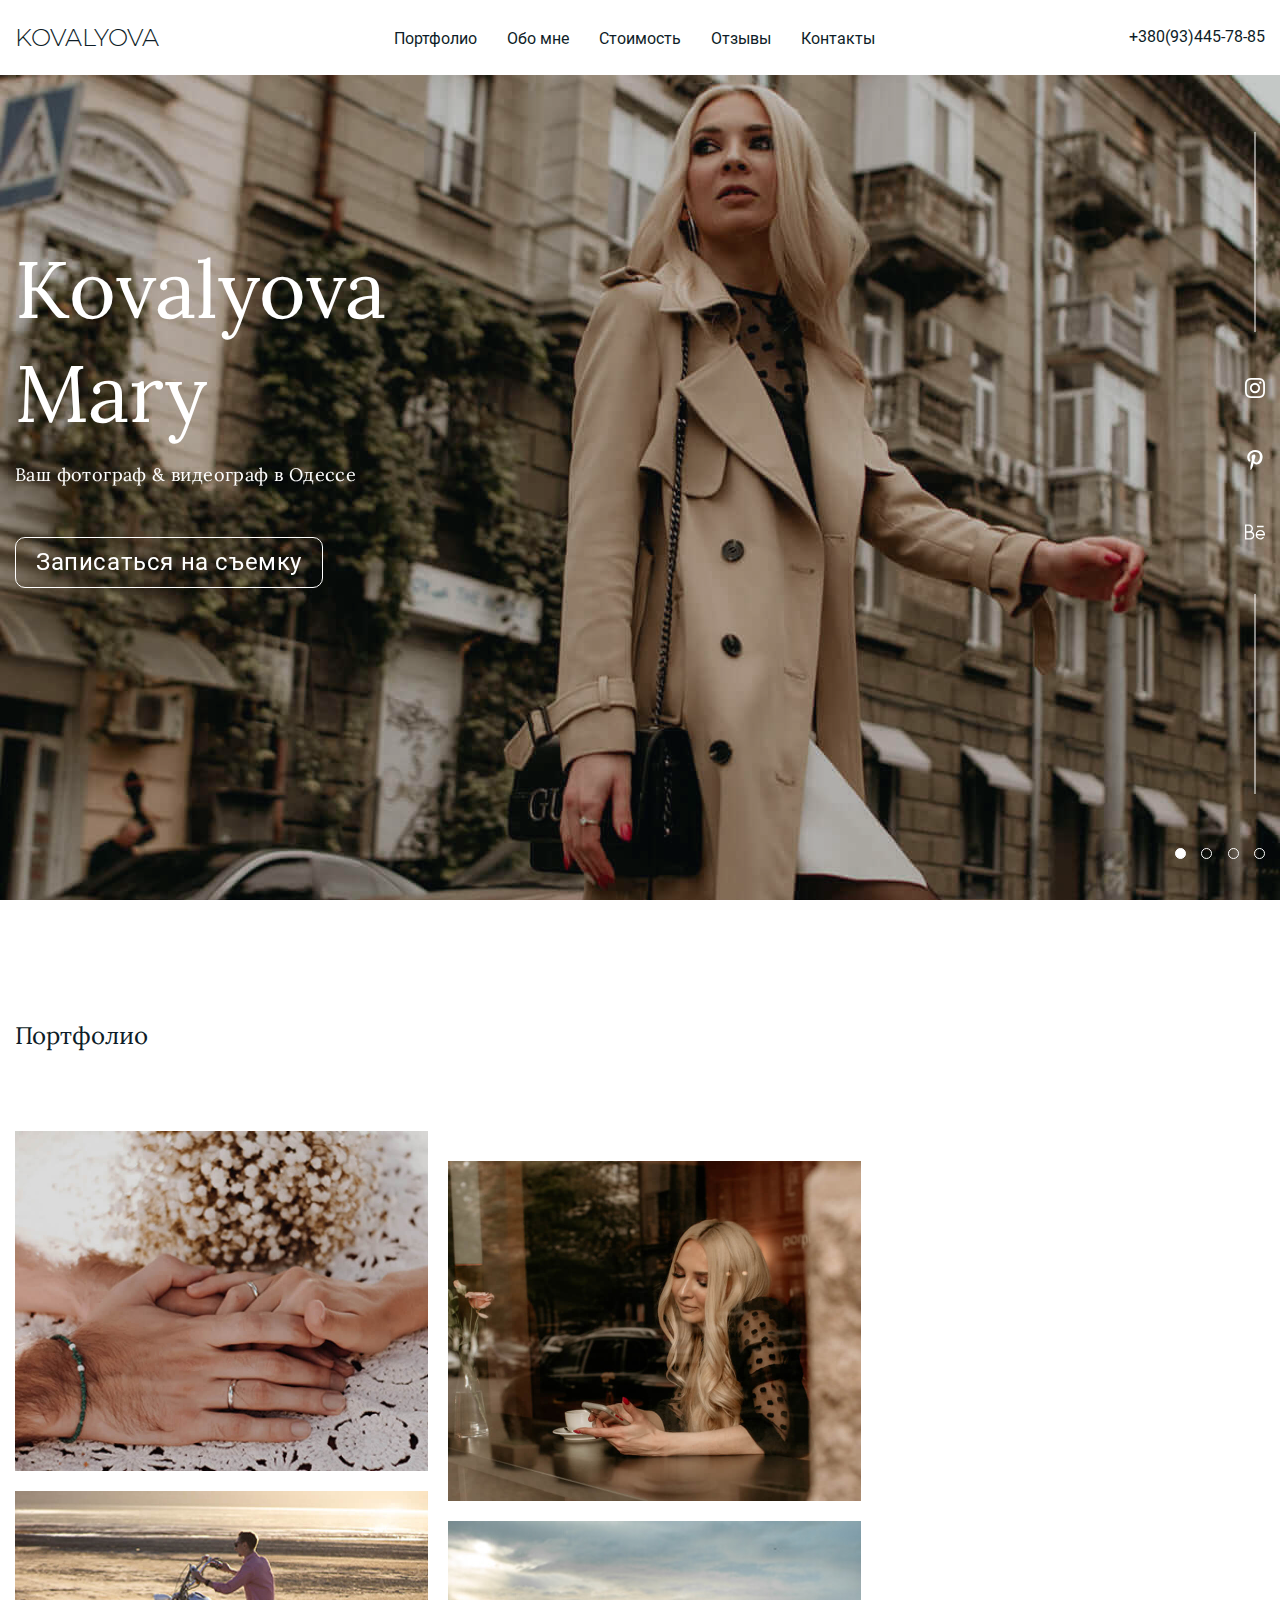
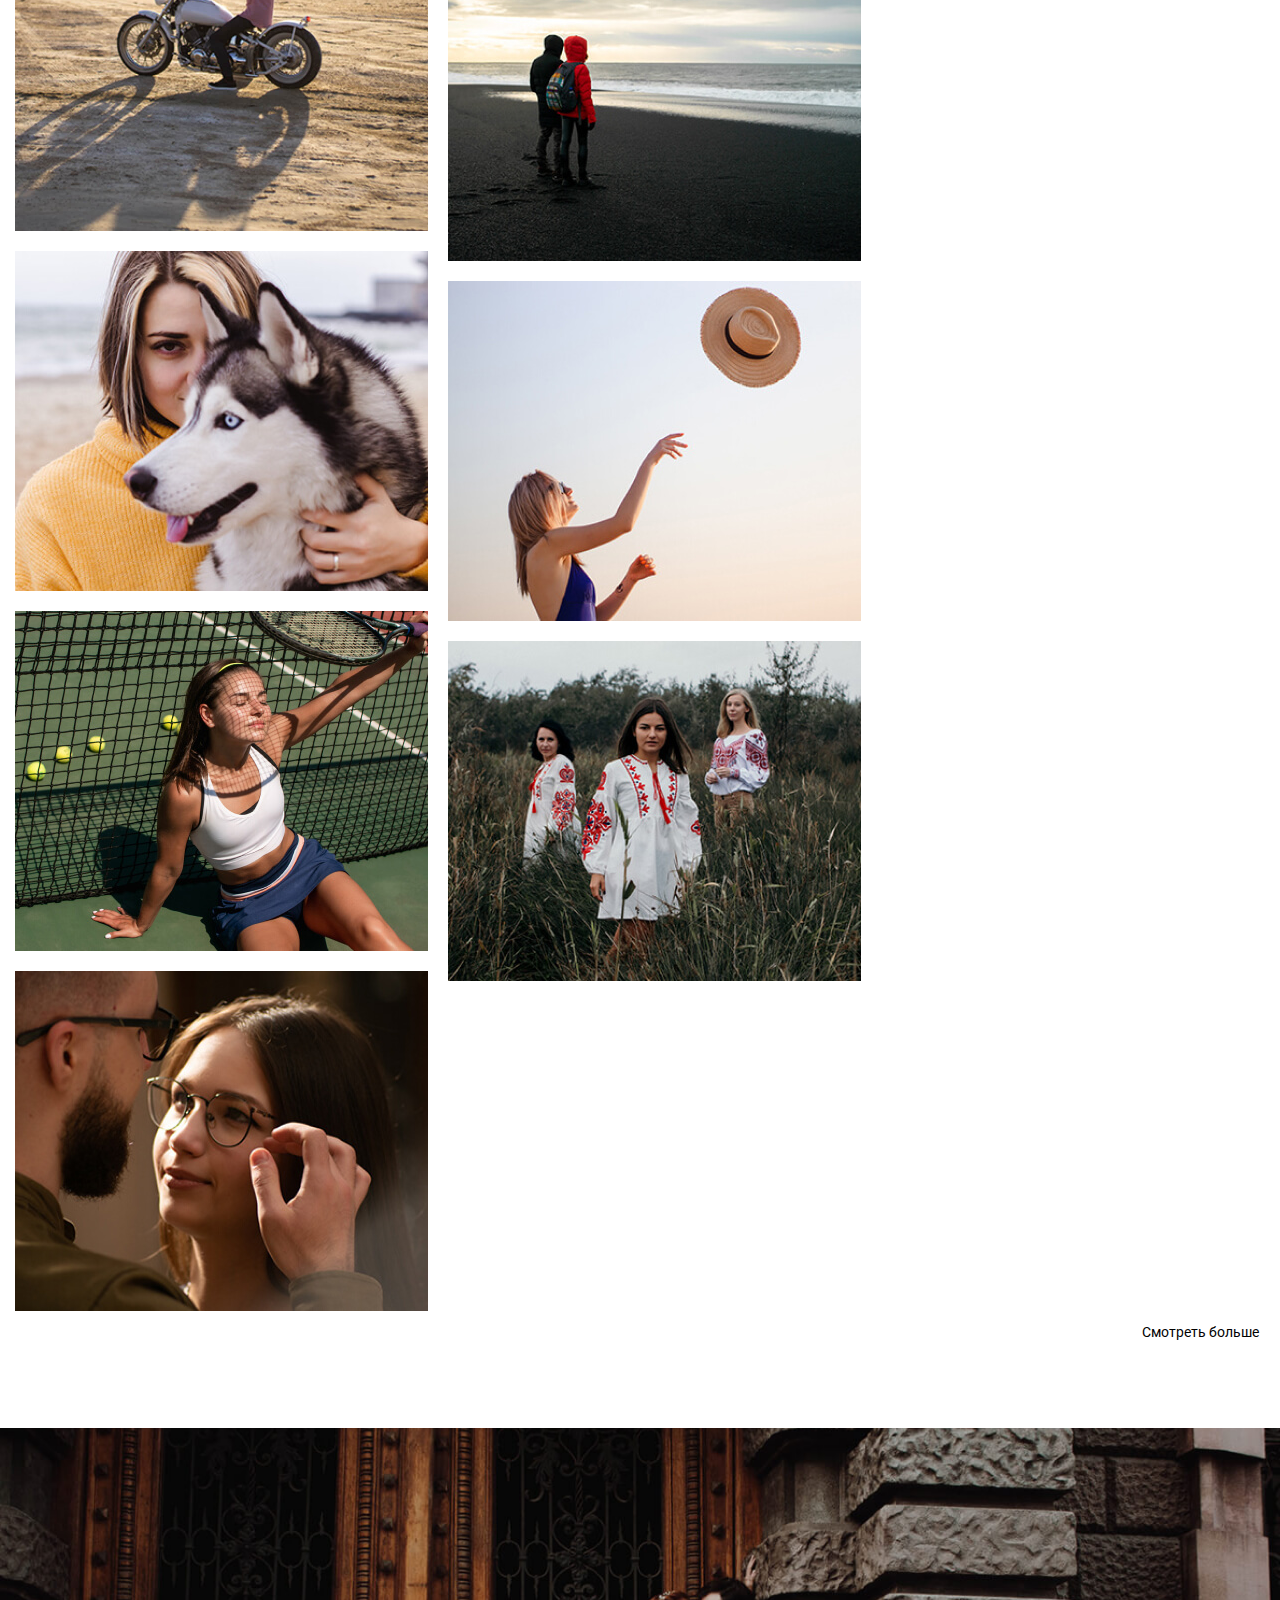
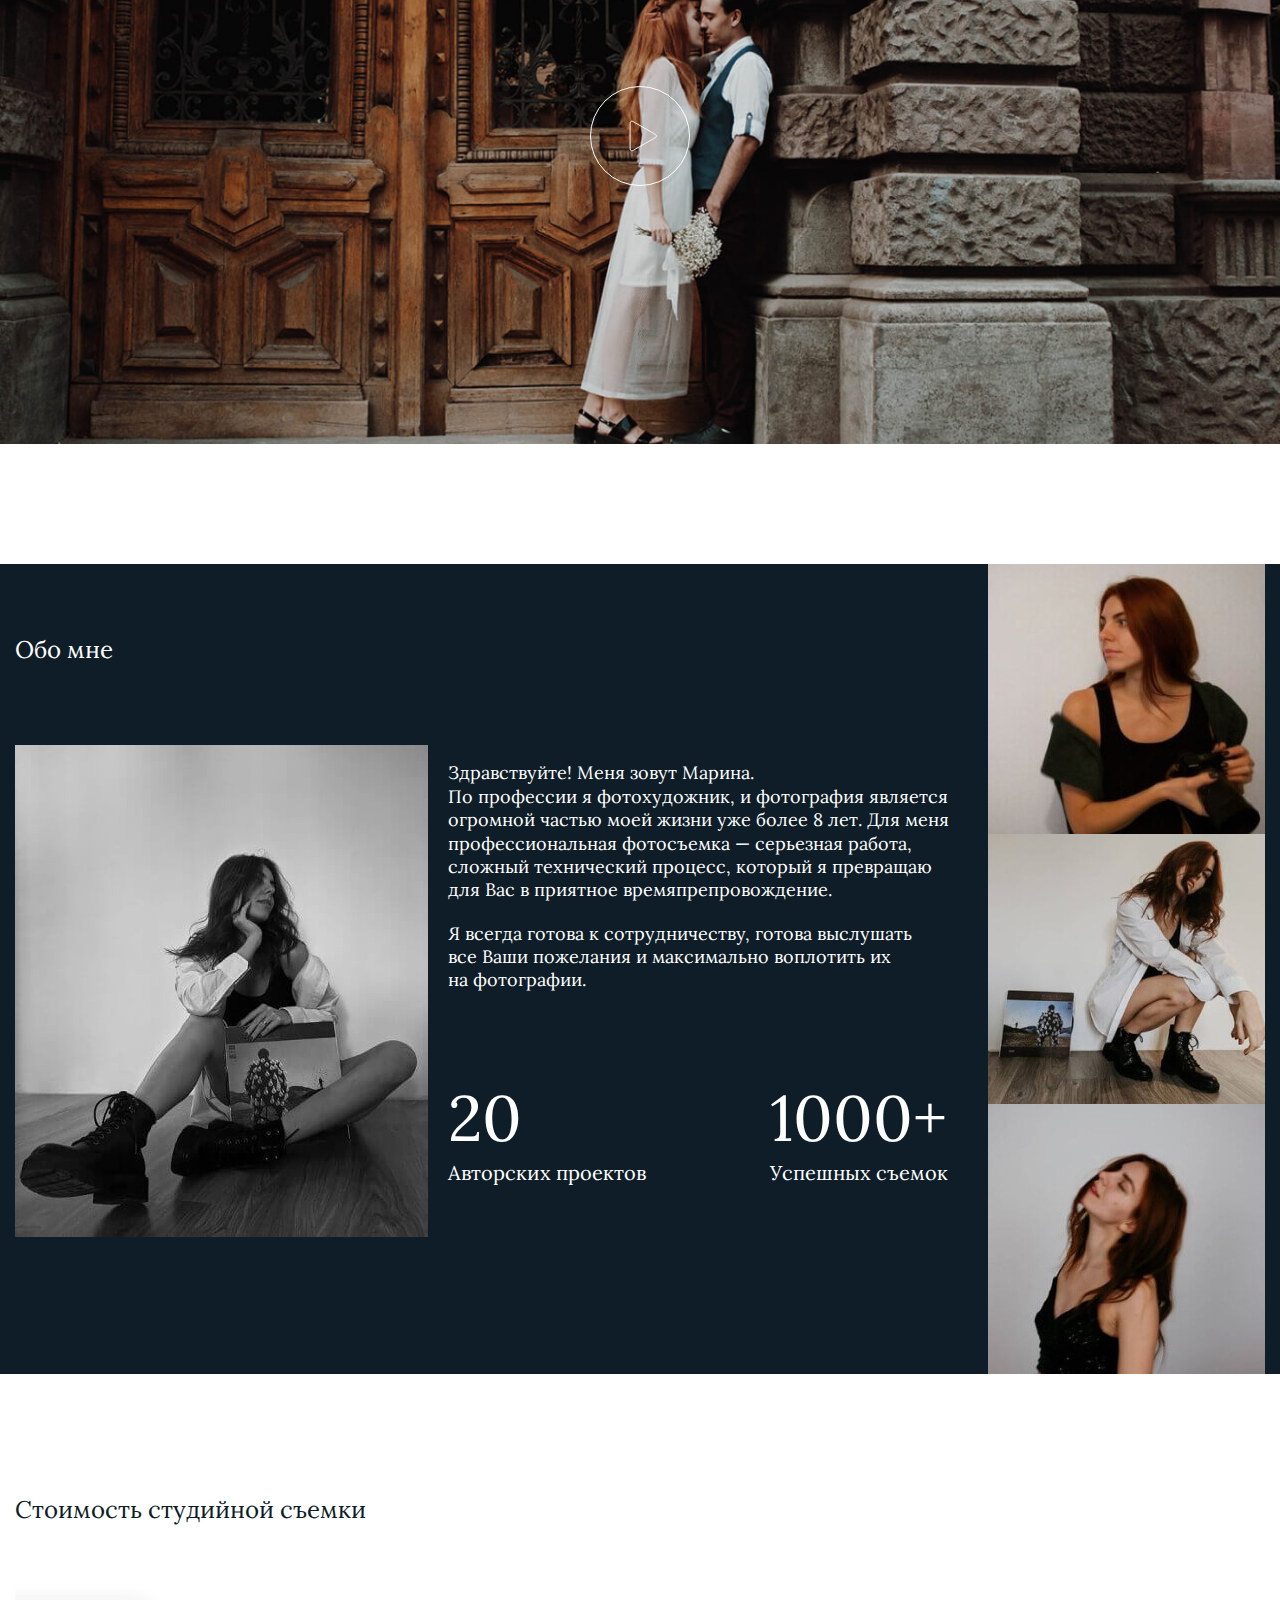
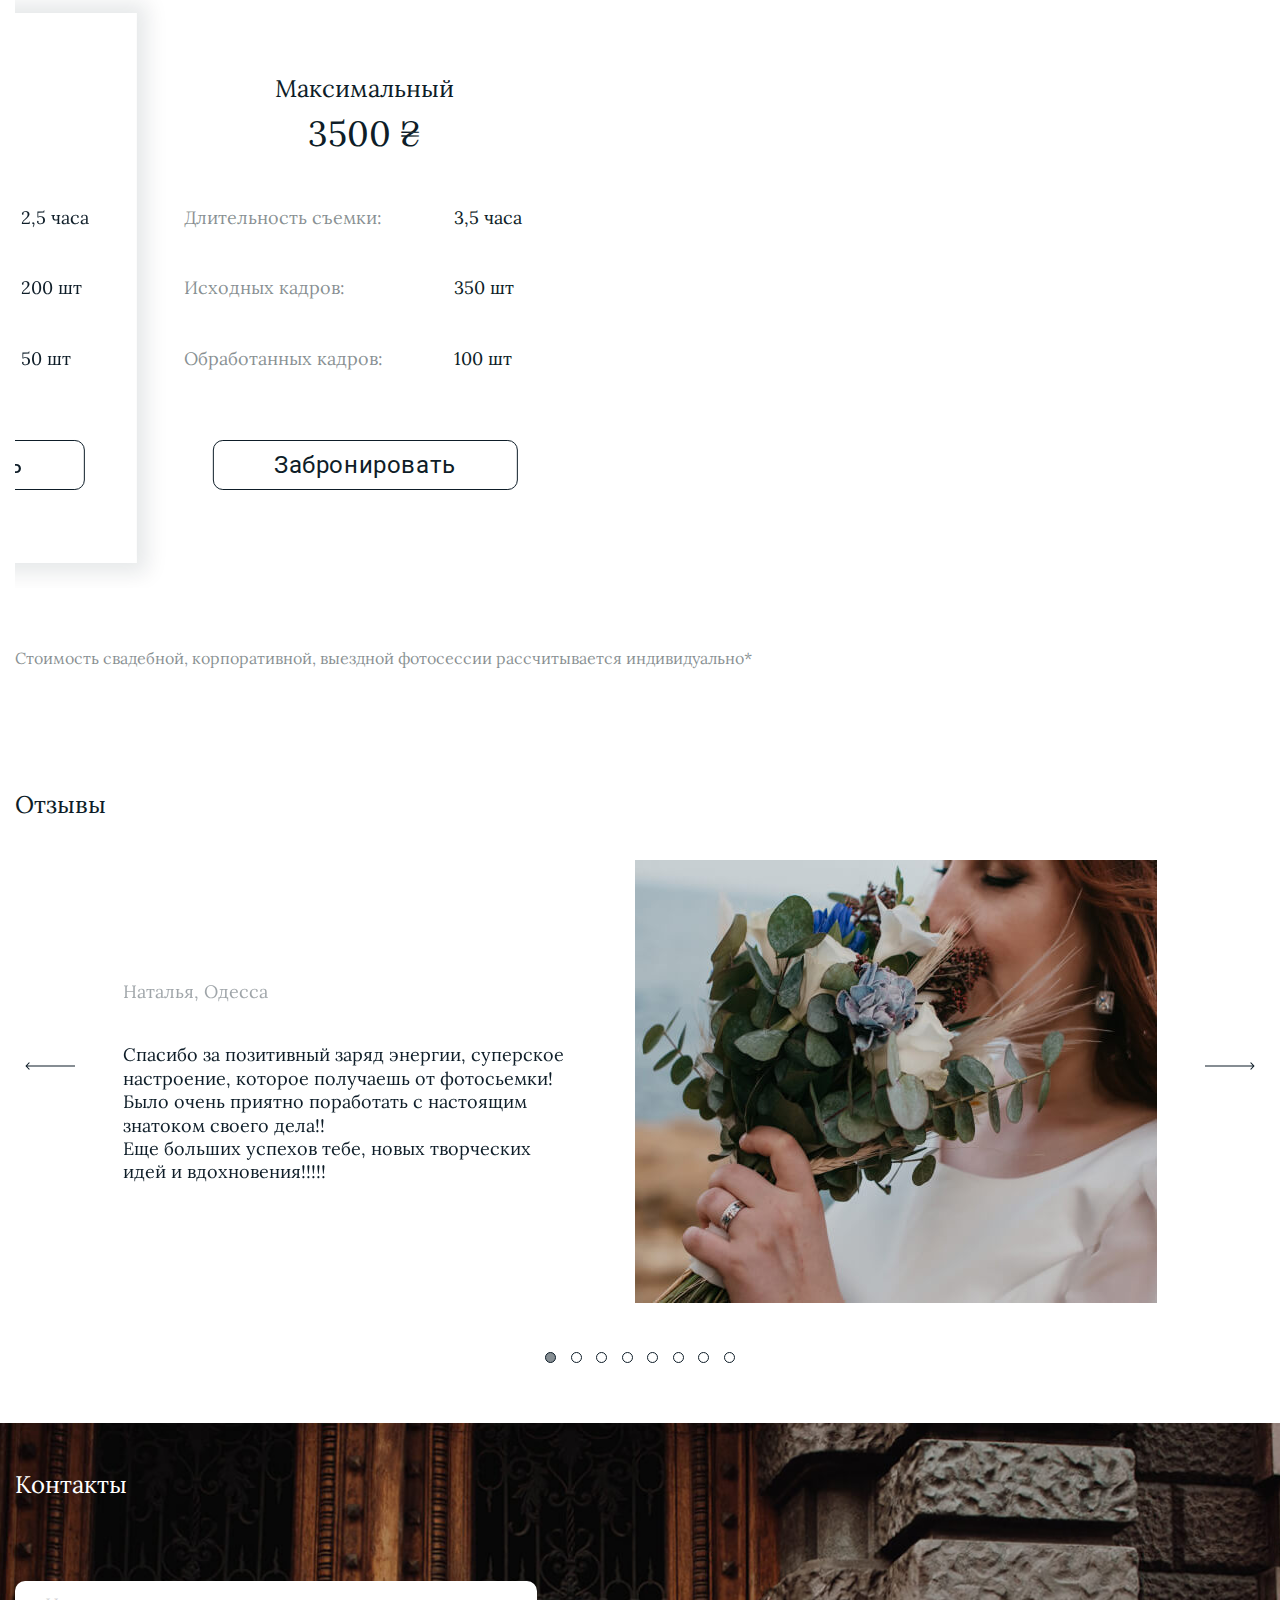
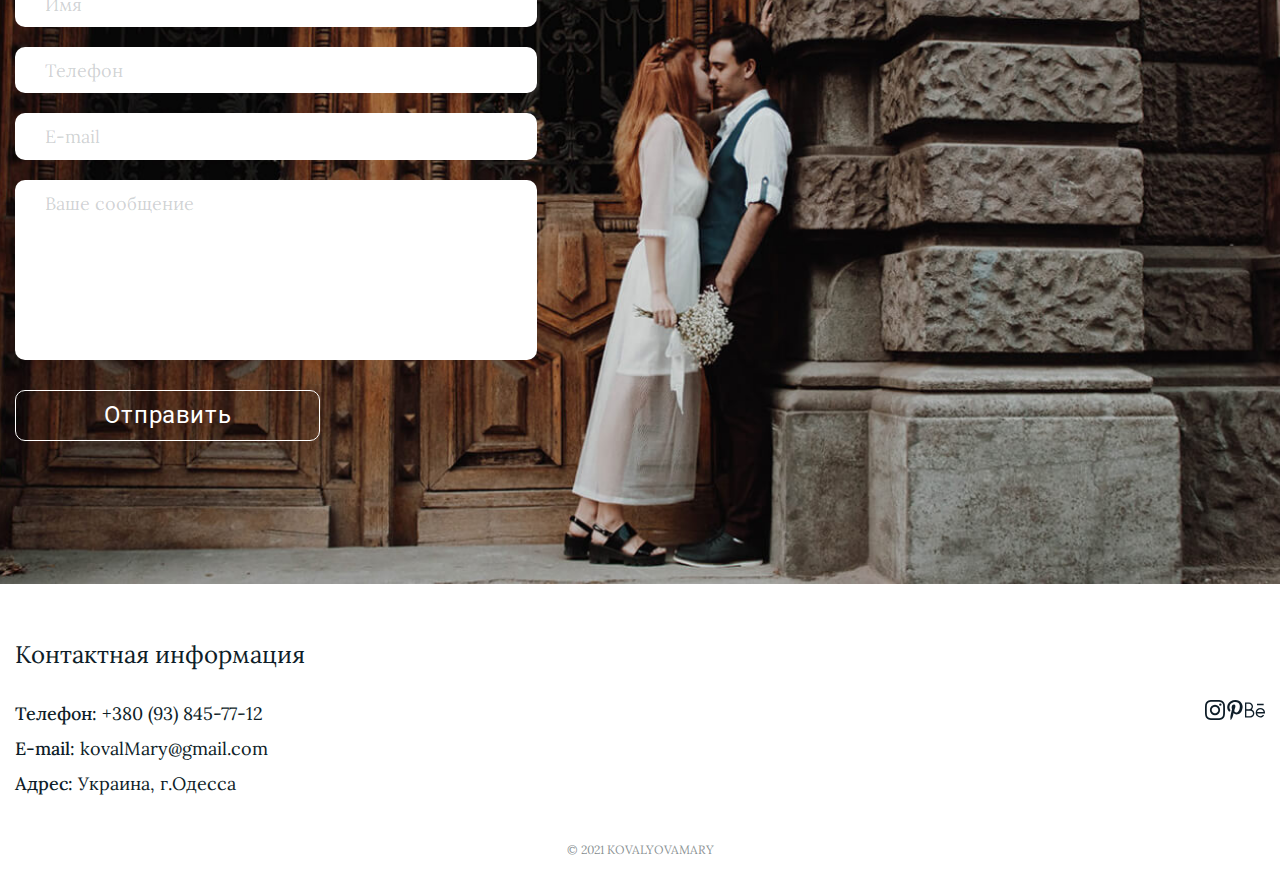
==== commit 1a42c352: "Update index.html" ====
--- a/index.html
+++ b/index.html
@@ -133,7 +133,7 @@
 				<ul class="portfolio__list">
 					<li class="portfolio__item">
 						<a class="portfolio__link" href="#">
-							<img class="portfolio__img" src="../img/portfolio/portfolio_1.jpg" alt="Фото галлереи">
+							<img class="portfolio__img" src="img/portfolio/portfolio_1.jpg" alt="Фото галлереи">
 						</a>
 						<div class="portfolio-item__hover hover-unit">
 							<span class="hover-unit__title">Свадебная церемония</span>
@@ -143,7 +143,7 @@
 
 					<li class="portfolio__item portfolio__item--shift">
 						<a class="portfolio__link" href="#">
-							<img class="portfolio__img" src="../img/portfolio/portfolio_2.jpg" alt="Фото галлереи">
+							<img class="portfolio__img" src="img/portfolio/portfolio_2.jpg" alt="Фото галлереи">
 						</a>
 						<div class="portfolio-item__hover hover-unit">
 							<span class="hover-unit__title">За чашкой кофе</span>
@@ -153,7 +153,7 @@
 
 					<li class="portfolio__item">
 						<a class="portfolio__link" href="#">
-							<img class="portfolio__img" src="../img/portfolio/portfolio_3.jpg" alt="Фото галлереи">
+							<img class="portfolio__img" src="img/portfolio/portfolio_3.jpg" alt="Фото галлереи">
 						</a>
 						<div class="portfolio-item__hover hover-unit">
 							<span class="hover-unit__title">Выездная<span>мото съемка</span></span>
@@ -163,7 +163,7 @@
 
 					<li class="portfolio__item">
 						<a class="portfolio__link" href="#">
-							<img class="portfolio__img" src="../img/portfolio/portfolio_4.jpg" alt="Фото галлереи">
+							<img class="portfolio__img" src="img/portfolio/portfolio_4.jpg" alt="Фото галлереи">
 						</a>
 						<div class="portfolio-item__hover hover-unit">
 							<span class="hover-unit__title">Прогулка у океана</span>
@@ -173,7 +173,7 @@
 
 					<li class="portfolio__item">
 						<a class="portfolio__link" href="#">
-							<img class="portfolio__img" src="../img/portfolio/portfolio_5.jpg" alt="Фото галлереи">
+							<img class="portfolio__img" src="img/portfolio/portfolio_5.jpg" alt="Фото галлереи">
 						</a>
 						<div class="portfolio-item__hover hover-unit">
 							<span class="hover-unit__title">Фото с собакой</span>
@@ -183,7 +183,7 @@
 
 					<li class="portfolio__item">
 						<a class="portfolio__link" href="#">
-							<img class="portfolio__img" src="../img/portfolio/portfolio_6.jpg" alt="Фото галлереи">
+							<img class="portfolio__img" src="img/portfolio/portfolio_6.jpg" alt="Фото галлереи">
 						</a>
 						<div class="portfolio-item__hover hover-unit">
 							<span class="hover-unit__title">Празднование <span>Дня Рождения</span></span>
@@ -193,7 +193,7 @@
 
 					<li class="portfolio__item">
 						<a class="portfolio__link" href="#">
-							<img class="portfolio__img" src="../img/portfolio/portfolio_7.jpg" alt="Фото галлереи">
+							<img class="portfolio__img" src="img/portfolio/portfolio_7.jpg" alt="Фото галлереи">
 						</a>
 						<div class="portfolio-item__hover hover-unit">
 							<span class="hover-unit__title">Спортивная фотосессия</span>
@@ -203,7 +203,7 @@
 
 					<li class="portfolio__item">
 						<a class="portfolio__link" href="#">
-							<img class="portfolio__img" src="../img/portfolio/portfolio_8.jpg" alt="Фото галлереи">
+							<img class="portfolio__img" src="img/portfolio/portfolio_8.jpg" alt="Фото галлереи">
 						</a>
 						<div class="portfolio-item__hover hover-unit">
 							<span class="hover-unit__title">Украинская вышиванка</span>
@@ -213,7 +213,7 @@
 
 					<li class="portfolio__item">
 						<a class="portfolio__link" href="#">
-							<img class="portfolio__img" src="../img/portfolio/portfolio_9.jpg" alt="Фото галлереи">
+							<img class="portfolio__img" src="img/portfolio/portfolio_9.jpg" alt="Фото галлереи">
 						</a>
 						<div class="portfolio-item__hover hover-unit">
 							<span class="hover-unit__title">Love Story<span>для Евы и Дмитрия</span></span>
@@ -229,15 +229,13 @@
 		</div>
 	</div>
 </section>
-			<div class="video-blog" style="background-image: url(../img/bg/bg-video.jpg);">
-	<!-- <div class="video-blog"> -->
-	<!-- <img class="video-blog__picture" src="../img/bg/bg-video.jpg" alt="Видео блог"> -->
+			<div class="video-blog" style="background-image: url(img/bg/bg-contacts.jpg);">
 	<h2 class="video-blog__title sr-only">
 		Видео блог
 	</h2>
 	<a class="video-blog__play" href="#">
 		<svg class="video-blog__icon">
-			<use xlink:href="../img/sprite.svg#play"></use>
+			<use xlink:href="img/sprite.svg#play"></use>
 		</svg>
 	</a>
 </div>
@@ -252,7 +250,7 @@
 
 				<div class="about__content content-about">
 					<div class="content-about__image">
-						<img class="content-about__img" src="../img/about/kovalyova-mary-main.jpg"
+						<img class="content-about__img" src="img/about/kovalyova-mary-main.jpg"
 							alt="Photographer owner Kovalyova Mary">
 					</div>
 					<div class="content-about__description">
@@ -303,15 +301,15 @@
 
 			<ul class="about__gallery gallery-about">
 				<li class="gallery-about__item">
-					<img class="gallery-about__img" src="../img/about/kovalyova-mary-1.jpg" alt="Ковалёва Мария с фотоаппаратом">
+					<img class="gallery-about__img" src="img/about/kovalyova-mary-1.jpg" alt="Ковалёва Мария с фотоаппаратом">
 				</li>
 
 				<li class="gallery-about__item">
-					<img class="gallery-about__img" src="../img/about/kovalyova-mary-2.jpg" alt="Ковалёва Мария с фотоаппаратом">
+					<img class="gallery-about__img" src="img/about/kovalyova-mary-2.jpg" alt="Ковалёва Мария с фотоаппаратом">
 				</li>
 
 				<li class="gallery-about__item">
-					<img class="gallery-about__img" src="../img/about/kovalyova-mary-3.jpg" alt="Ковалёва Мария с фотоаппаратом">
+					<img class="gallery-about__img" src="img/about/kovalyova-mary-3.jpg" alt="Ковалёва Мария с фотоаппаратом">
 				</li>
 			</ul>
 		</div>
@@ -508,7 +506,7 @@
 							</span>
 						</div>
 						<div class="slide-review__picture">
-							<img class="slide-review__img" loading="lazy" src="../img/reviews/natalia_odessa.jpg" alt="customer">
+							<img class="slide-review__img" loading="lazy" src="img/reviews/natalia_odessa.jpg" alt="customer">
 						</div>
 					</li>
 
@@ -532,7 +530,7 @@
 							</span>
 						</div>
 						<div class="slide-review__picture">
-							<img class="slide-review__img" loading="lazy" src="../img/reviews/natalia_odessa.jpg" alt="customer">
+							<img class="slide-review__img" loading="lazy" src="img/reviews/natalia_odessa.jpg" alt="customer">
 						</div>
 					</li>
 
@@ -556,7 +554,7 @@
 							</span>
 						</div>
 						<div class="slide-review__picture">
-							<img class="slide-review__img" loading="lazy" src="../img/bg/bg-phone.jpg" alt="customer">
+							<img class="slide-review__img" loading="lazy" src="img/bg/bg-phone.jpg" alt="customer">
 						</div>
 					</li>
 
@@ -580,7 +578,7 @@
 							</span>
 						</div>
 						<div class="slide-review__picture">
-							<img class="slide-review__img" loading="lazy" src="../img/bg/bg-main.jpg" alt="customer">
+							<img class="slide-review__img" loading="lazy" src="img/bg/bg-main.jpg" alt="customer">
 						</div>
 					</li>
 
@@ -604,7 +602,7 @@
 							</span>
 						</div>
 						<div class="slide-review__picture">
-							<img class="slide-review__img" loading="lazy" src="../img/reviews/natalia_odessa.jpg" alt="customer">
+							<img class="slide-review__img" loading="lazy" src="img/reviews/natalia_odessa.jpg" alt="customer">
 						</div>
 					</li>
 
@@ -628,7 +626,7 @@
 							</span>
 						</div>
 						<div class="slide-review__picture">
-							<img class="slide-review__img" loading="lazy" src="../img/bg/bg-phone.jpg" alt="customer">
+							<img class="slide-review__img" loading="lazy" src="img/bg/bg-phone.jpg" alt="customer">
 						</div>
 					</li>
 
@@ -652,7 +650,7 @@
 							</span>
 						</div>
 						<div class="slide-review__picture">
-							<img class="slide-review__img" loading="lazy" src="../img/reviews/natalia_odessa.jpg" alt="customer">
+							<img class="slide-review__img" loading="lazy" src="img/reviews/natalia_odessa.jpg" alt="customer">
 						</div>
 					</li>
 
@@ -676,7 +674,7 @@
 							</span>
 						</div>
 						<div class="slide-review__picture">
-							<img class="slide-review__img" loading="lazy" src="../img/bg/bg-phone.jpg" alt="customer">
+							<img class="slide-review__img" loading="lazy" src="img/bg/bg-phone.jpg" alt="customer">
 						</div>
 					</li>
 				</ul>
@@ -686,7 +684,7 @@
 		</div>
 	</div>
 </section>
-			<section class="contacts" style="background-image: url(../img/bg/bg-contacts.jpg);">
+			<section class="contacts" style="background-image: url(img/bg/bg-contacts.jpg);">
 	<div class="container">
 		<h2 class="contacts__title title">
 			Контакты
@@ -795,4 +793,4 @@
 	<script src="js/app.min.js"></script>
 </body>
 
-</html>+</html>
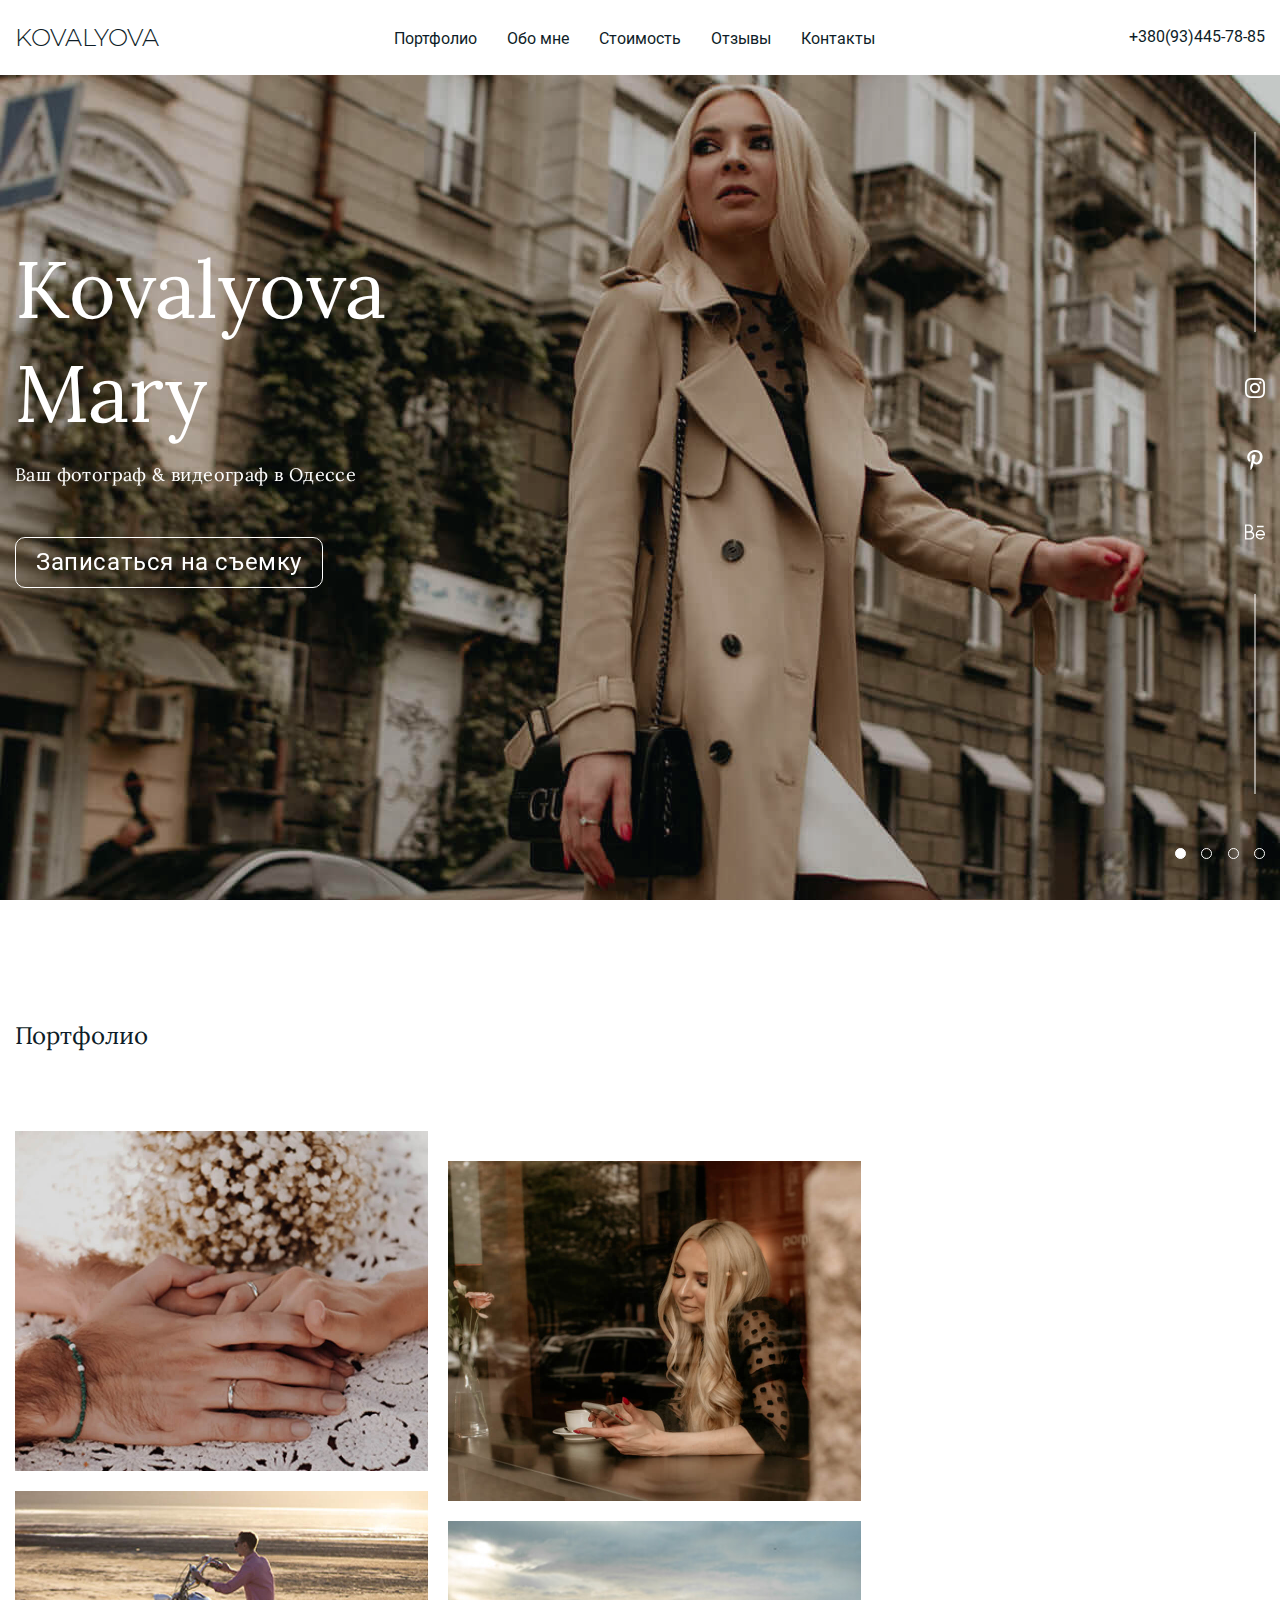
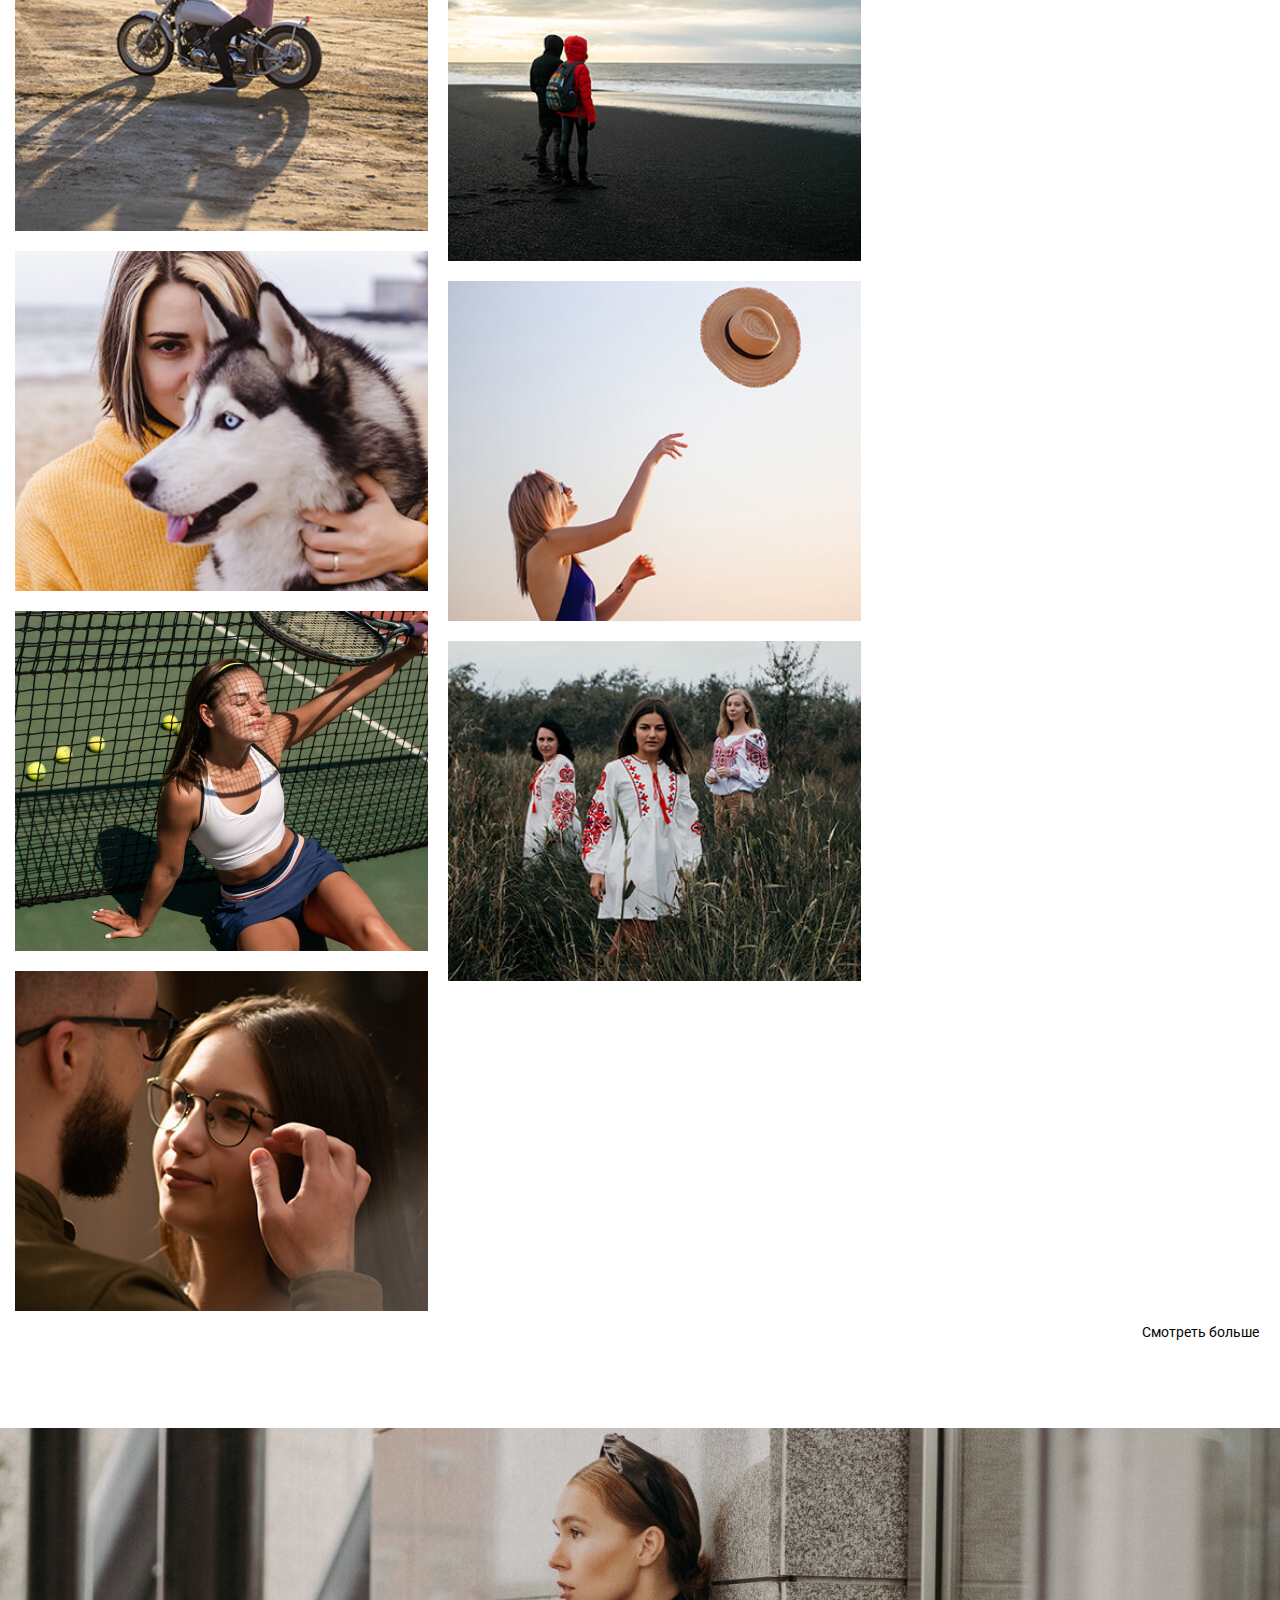
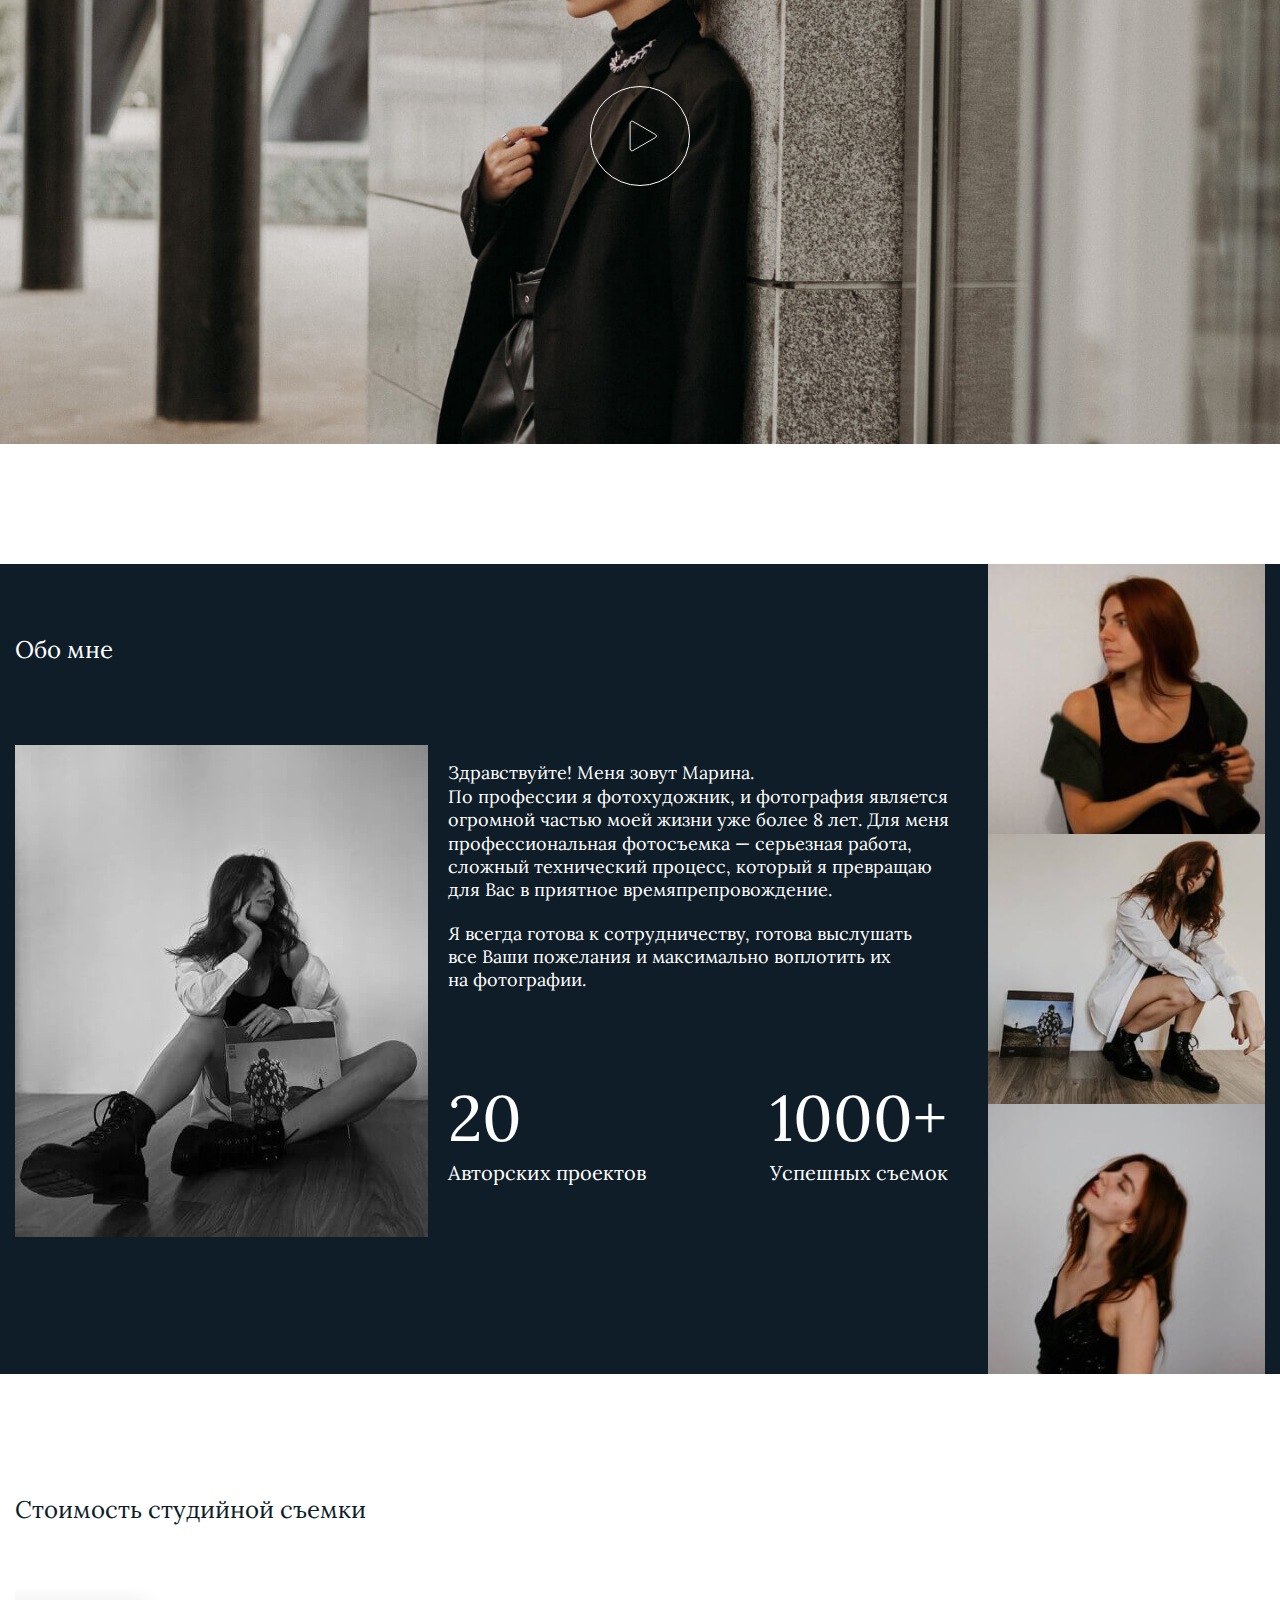
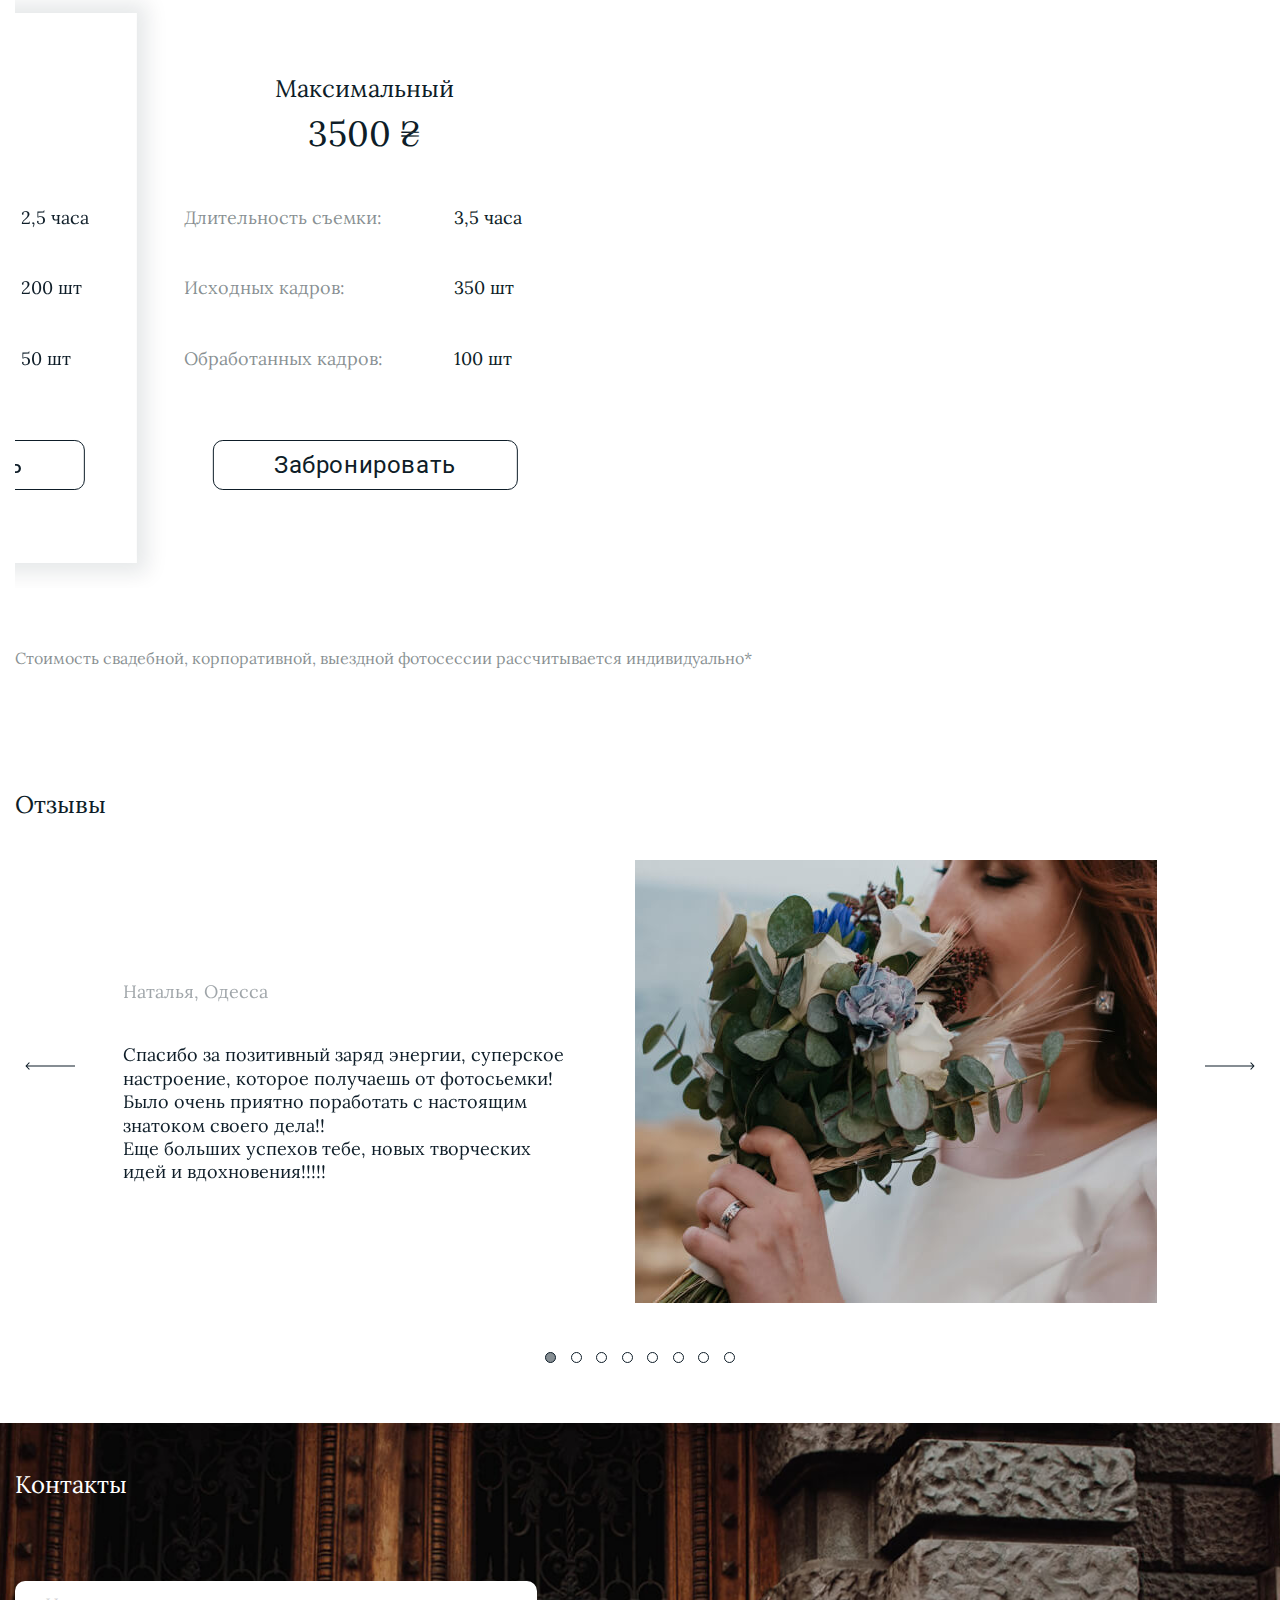
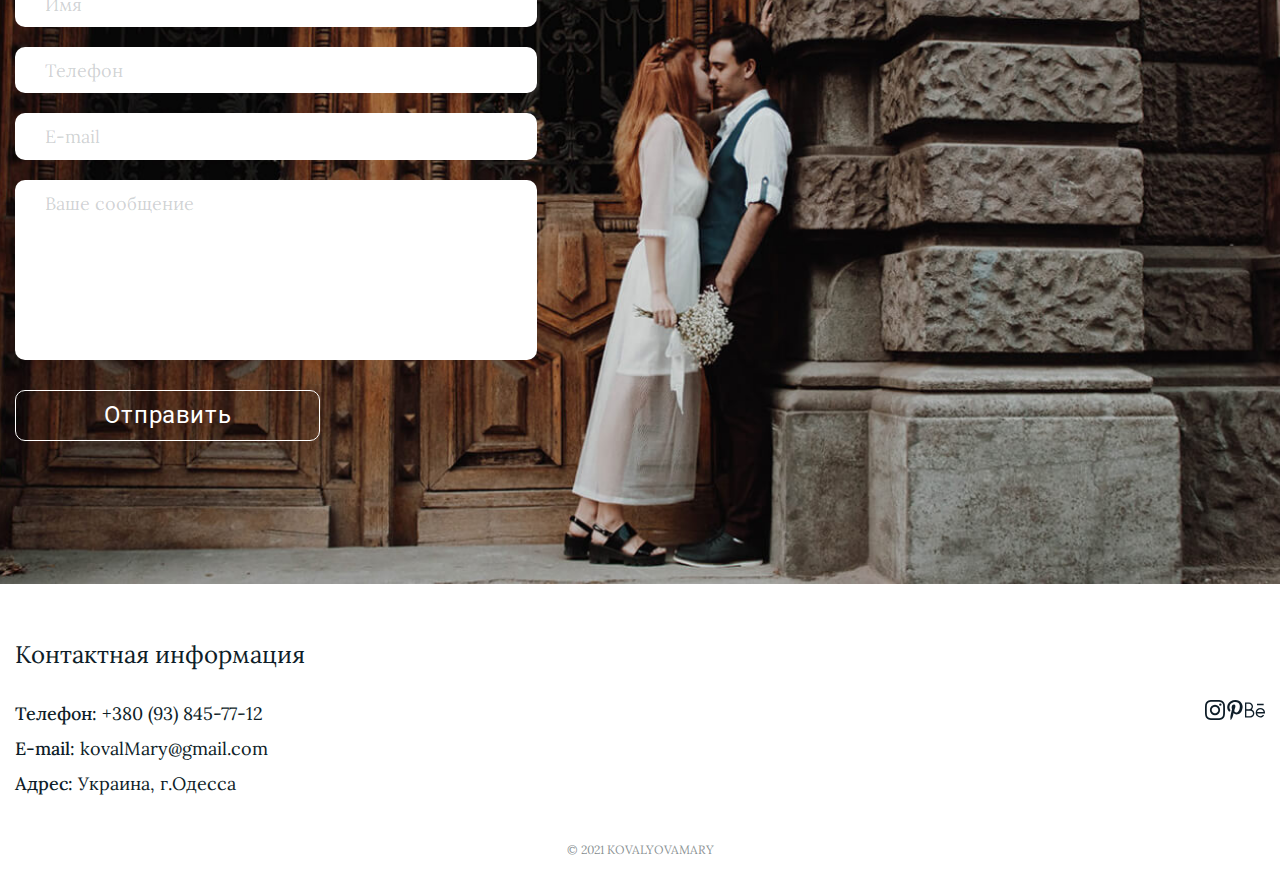
==== commit 18f0c3d5: "Update index.html" ====
--- a/index.html
+++ b/index.html
@@ -229,7 +229,7 @@
 		</div>
 	</div>
 </section>
-			<div class="video-blog" style="background-image: url(img/bg/bg-contacts.jpg);">
+			<div class="video-blog" style="background-image: url(img/bg/bg-video.jpg);">
 	<h2 class="video-blog__title sr-only">
 		Видео блог
 	</h2>
